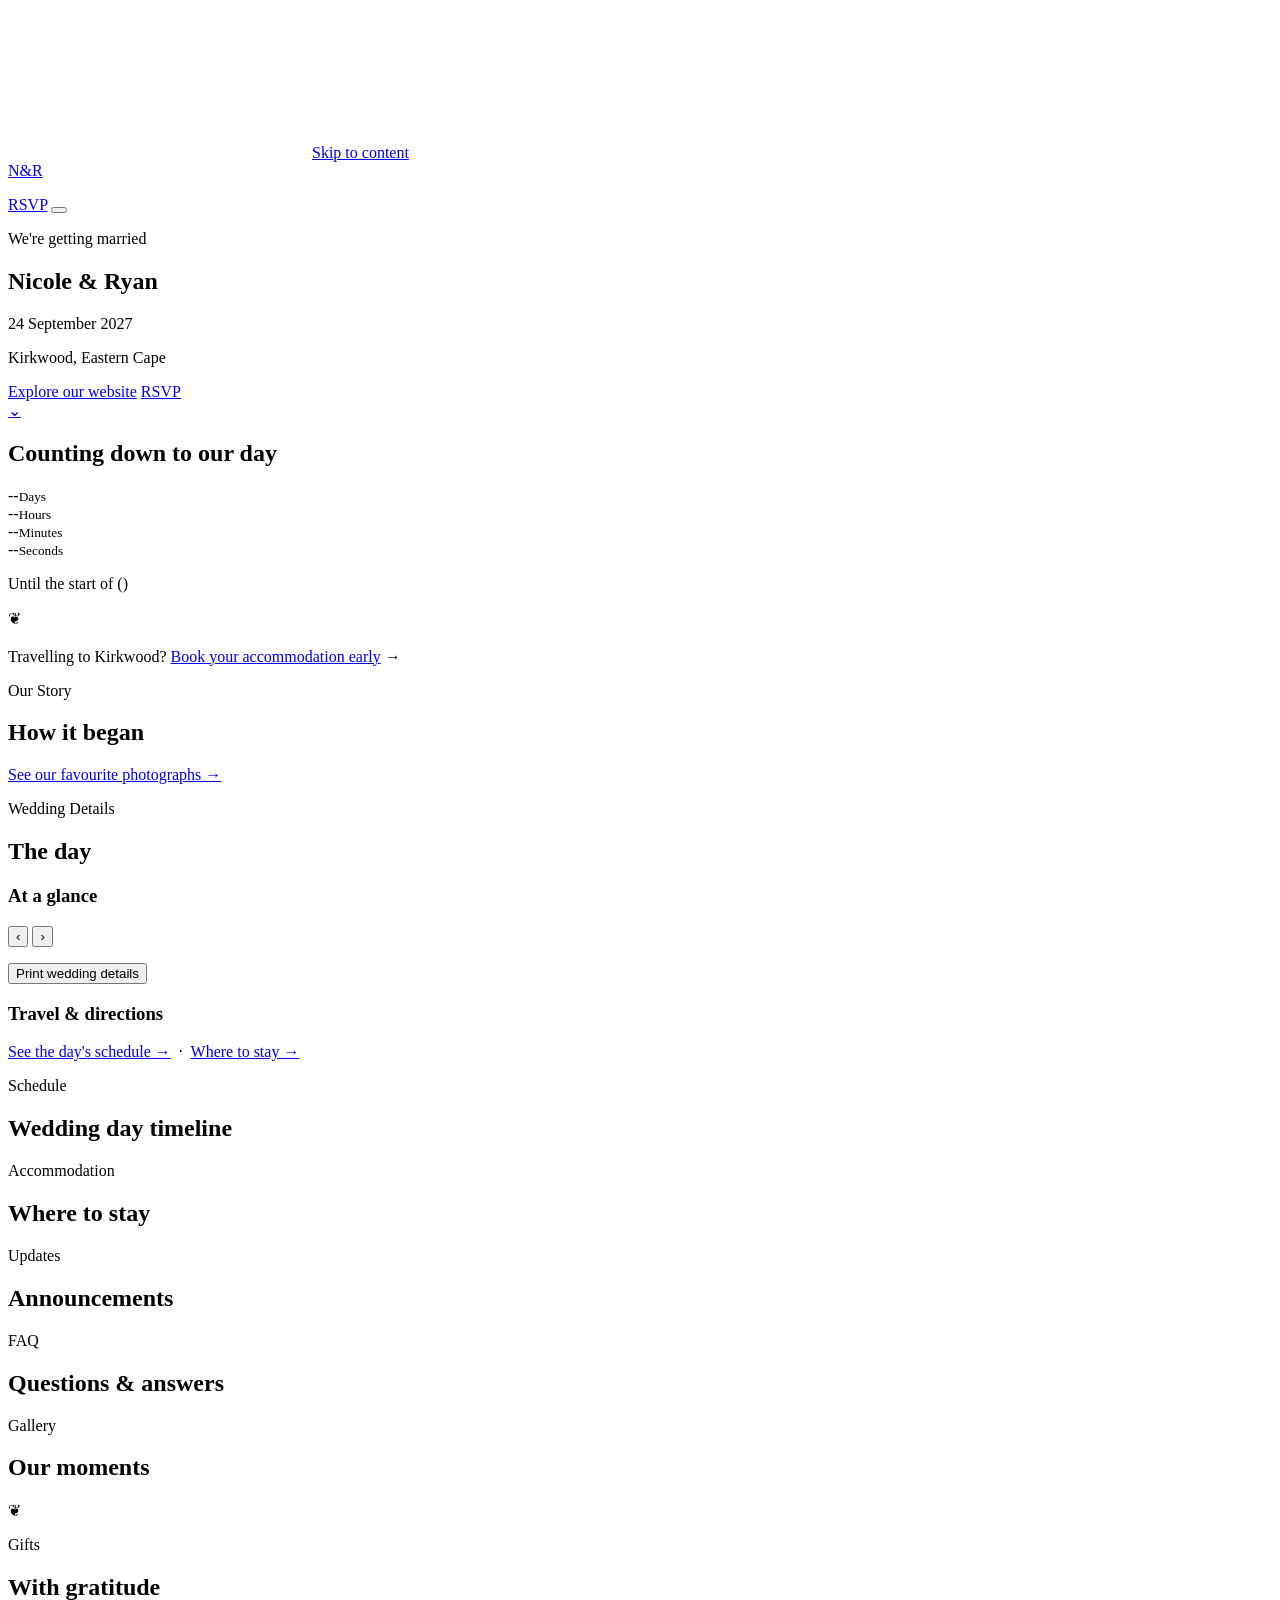
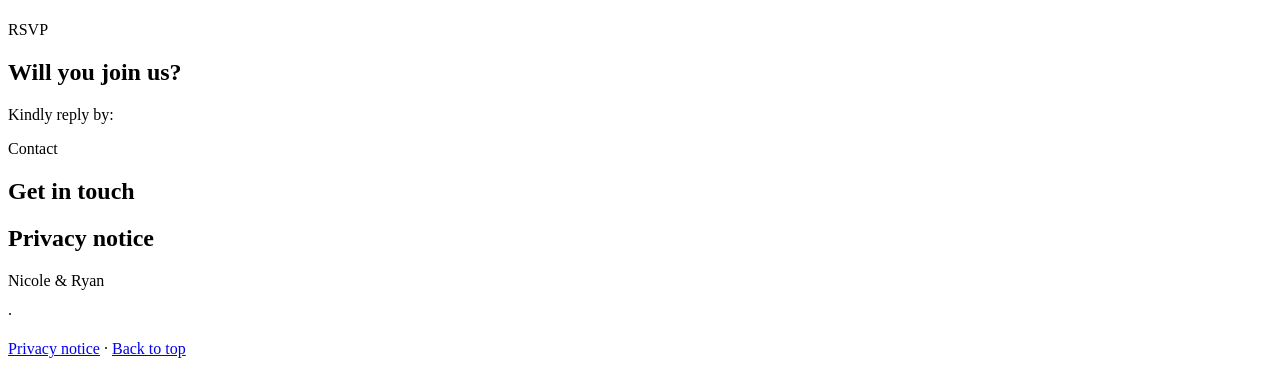
==== index.html @ ee182d1b "Add files via upload" ====
<!doctype html>
<html lang="en">
<head>
  <meta charset="utf-8">
  <meta name="viewport" content="width=device-width, initial-scale=1">
  <title>Nicole &amp; Ryan — 24 September 2027</title>
  <meta name="description" content="Join Nicole &amp; Ryan as they celebrate their wedding in Kirkwood, Eastern Cape on Friday, 24 September 2027.">
  <meta name="theme-color" content="#fff8f1">
  <link rel="icon" href="assets/favicon.svg" type="image/svg+xml">
  <meta property="og:type" content="website">
  <meta property="og:title" content="Nicole &amp; Ryan — 24 September 2027">
  <meta property="og:description" content="Join us in Kirkwood, Eastern Cape on Friday, 24 September 2027.">
  <meta name="twitter:card" content="summary">
  <link rel="preconnect" href="https://fonts.googleapis.com">
  <link rel="preconnect" href="https://fonts.gstatic.com" crossorigin>
  <link rel="stylesheet" href="https://fonts.googleapis.com/css2?family=Cormorant+Garamond:ital,wght@0,400;0,500;0,600;1,400&family=Jost:wght@300;400;500&family=Pinyon+Script&display=swap">
  <link rel="stylesheet" href="css/styles.css">
  <script>document.documentElement.classList.add('js');</script>
</head>
<body>
  <canvas id="petals" aria-hidden="true"></canvas>
  <a class="skip-link" href="#main">Skip to content</a>

  <header class="site-header" id="top">
    <div class="header-inner">
      <a class="brand" href="#home" aria-label="Nicole and Ryan — home"><span data-bind="monogram">N&amp;R</span></a>
      <nav id="site-nav" class="site-nav" aria-label="Main"><ul id="nav-list"></ul></nav>
      <a class="btn btn-small nav-rsvp" href="#rsvp" data-bind="rsvpLabel">RSVP</a>
      <button class="menu-toggle" id="menu-toggle" aria-expanded="false" aria-controls="site-nav" aria-label="Open menu">
        <span></span><span></span><span></span>
      </button>
    </div>
  </header>

  <main id="main">
    <!-- HOME -->
    <section id="home" class="hero" aria-labelledby="hero-title">
      <div class="hero-bg" id="hero-bg" role="img" aria-label="Decorative background"></div>
      <div class="hero-content">
        <p class="eyebrow">We're getting married</p>
        <h1 id="hero-title" class="names"><span data-bind="name1">Nicole</span> <span class="amp">&amp;</span> <span data-bind="name2">Ryan</span></h1>
        <p class="hero-date"><time datetime="2027-09-24" data-bind="shortDate">24 September 2027</time></p>
        <p class="hero-place" data-bind="town">Kirkwood, Eastern Cape</p>
        <p class="hero-welcome" data-bind="heroWelcome"></p>
        <div class="hero-actions">
          <a class="btn" href="#welcome">Explore our website</a>
          <a class="btn btn-ghost" href="#rsvp" data-bind="rsvpLabel">RSVP</a>
        </div>
      </div>
      <a class="scroll-cue" href="#welcome" aria-label="Scroll down">&#8964;</a>
    </section>

    <section id="welcome" class="section countdown-section" aria-labelledby="countdown-title">
      <div class="container narrow center reveal">
        <h2 id="countdown-title" class="section-title">Counting down to our day</h2>
        <div class="countdown" id="countdown" role="timer" aria-label="Countdown to the wedding">
          <div><span id="cd-days">--</span><small>Days</small></div>
          <div><span id="cd-hours">--</span><small>Hours</small></div>
          <div><span id="cd-minutes">--</span><small>Minutes</small></div>
          <div><span id="cd-seconds">--</span><small>Seconds</small></div>
        </div>
        <p class="sr-only" id="cd-sr" aria-live="polite"></p>
        <p class="cd-message" id="cd-message" hidden></p>
        <p class="cd-sub">Until the start of <strong data-bind="displayDate"></strong> (<span data-bind="tzLabel"></span>)</p>
      </div>
    </section>

    <section class="section welcome-section">
      <div class="container narrow center reveal">
        <div class="ornament" aria-hidden="true">❦</div>
        <h2 class="section-title" data-bind="welcomeTitle"></h2>
        <p class="lead" data-bind="welcomeBody"></p>
        <p class="notice-pill">Travelling to Kirkwood? <a href="#accommodation">Book your accommodation early</a> &rarr;</p>
      </div>
    </section>

    <!-- OUR STORY -->
    <section id="story" class="section alt" aria-labelledby="story-title">
      <div class="container reveal">
        <header class="section-head center">
          <p class="eyebrow">Our Story</p>
          <h2 id="story-title" class="section-title">How it began</h2>
          <p class="lead narrow" id="story-intro"></p>
        </header>
        <div class="story-layout">
          <figure class="story-photo" id="story-photo"></figure>
          <ol class="timeline" id="story-timeline"></ol>
        </div>
        <blockquote class="guest-message" id="story-message"></blockquote>
        <p class="center"><a class="text-link" href="#gallery">See our favourite photographs &rarr;</a></p>
      </div>
    </section>

    <!-- WEDDING DETAILS -->
    <section id="details" class="section" aria-labelledby="details-title">
      <div class="container reveal">
        <header class="section-head center">
          <p class="eyebrow">Wedding Details</p>
          <h2 id="details-title" class="section-title">The day</h2>
          <p class="lead date-line" data-bind="displayDate"></p>
        </header>
        <div class="date-card" id="date-card"></div>
        <div class="dcar" id="dcar" role="region" aria-roledescription="carousel" aria-label="Wedding day details">
          <div class="dcar-head">
            <h3>At a glance</h3>
            <div class="dcar-btns no-print">
              <button type="button" class="dcar-btn" id="dcar-prev" aria-label="Previous details">&#8249;</button>
              <button type="button" class="dcar-btn" id="dcar-next" aria-label="Next details">&#8250;</button>
            </div>
          </div>
          <ul class="dcar-track" id="dcar-track" tabindex="0" aria-label="Details, scroll sideways"></ul>
          <div class="dcar-dots no-print" id="dcar-dots"></div>
        </div>
        <div class="center details-actions no-print">
          <a class="btn" id="directions-btn" href="#details" hidden>Get directions in Google Maps</a>
          <button class="btn btn-ghost" id="print-details" type="button">Print wedding details</button>
        </div>

        <div class="travel" id="travel">
          <h3>Travel &amp; directions</h3>
          <div class="travel-grid" id="travel-grid"></div>
          <p class="notice-pill" id="travel-reminder"></p>
        </div>
        <p class="center no-print"><a class="text-link" href="#schedule">See the day's schedule &rarr;</a> &nbsp;·&nbsp; <a class="text-link" href="#accommodation">Where to stay &rarr;</a></p>
      </div>
    </section>

    <!-- SCHEDULE -->
    <section id="schedule" class="section alt" aria-labelledby="schedule-title">
      <div class="container narrow reveal">
        <header class="section-head center">
          <p class="eyebrow">Schedule</p>
          <h2 id="schedule-title" class="section-title">Wedding day timeline</h2>
          <p class="notice-pill" id="schedule-notice"></p>
        </header>
        <ol class="schedule" id="schedule-list"></ol>
      </div>
    </section>

    <!-- ACCOMMODATION -->
    <section id="accommodation" class="section" aria-labelledby="stay-title">
      <div class="container reveal">
        <header class="section-head center">
          <p class="eyebrow">Accommodation</p>
          <h2 id="stay-title" class="section-title">Where to stay</h2>
          <p class="book-early" id="book-early"></p>
        </header>
        <div class="cards" id="stay-cards"></div>
        <p class="fine center" id="stay-disclaimer"></p>
      </div>
    </section>

    <!-- ANNOUNCEMENTS -->
    <section id="announcements" class="section alt" aria-labelledby="ann-title">
      <div class="container narrow reveal">
        <header class="section-head center">
          <p class="eyebrow">Updates</p>
          <h2 id="ann-title" class="section-title">Announcements</h2>
        </header>
        <div id="ann-list" class="ann-list"></div>
      </div>
    </section>

    <!-- FAQ -->
    <section id="faq" class="section" aria-labelledby="faq-title">
      <div class="container narrow reveal">
        <header class="section-head center">
          <p class="eyebrow">FAQ</p>
          <h2 id="faq-title" class="section-title">Questions &amp; answers</h2>
        </header>
        <div class="faq" id="faq-list"></div>
      </div>
    </section>

    <!-- GALLERY -->
    <section id="gallery" class="section alt" aria-labelledby="gal-title">
      <div class="container reveal">
        <header class="section-head center">
          <p class="eyebrow">Gallery</p>
          <h2 id="gal-title" class="section-title">Our moments</h2>
          <p class="lead narrow" id="gal-intro"></p>
        </header>
        <ul class="gallery" id="gallery-grid"></ul>
      </div>
    </section>

    <!-- GIFTS -->
    <section id="gifts" class="section" aria-labelledby="gifts-title">
      <div class="container narrow center reveal">
        <div class="ornament" aria-hidden="true">❦</div>
        <p class="eyebrow">Gifts</p>
        <h2 id="gifts-title" class="section-title">With gratitude</h2>
        <div id="gifts-body"></div>
      </div>
    </section>

    <!-- SONGS -->
    <section id="songs" class="section songs-section" aria-labelledby="songs-title" hidden>
      <div class="container narrow center reveal">
        <div class="notes" aria-hidden="true"><span>♪</span><span>♫</span><span>♪</span></div>
        <p class="eyebrow">Playlist</p>
        <h2 id="songs-title" class="section-title">Request a song</h2>
        <p class="lead" id="songs-intro"></p>
        <div id="songs-root"></div>
      </div>
    </section>

    <!-- RSVP -->
    <section id="rsvp" class="section rsvp-section" aria-labelledby="rsvp-title">
      <div class="container narrow reveal">
        <header class="section-head center">
          <p class="eyebrow">RSVP</p>
          <h2 id="rsvp-title" class="section-title">Will you join us?</h2>
          <p class="lead">Kindly reply by: <strong id="rsvp-deadline"></strong></p>
        </header>
        <div id="rsvp-root"></div>
      </div>
    </section>

    <!-- CONTACT -->
    <section id="contact" class="section" aria-labelledby="contact-title">
      <div class="container narrow center reveal">
        <p class="eyebrow">Contact</p>
        <h2 id="contact-title" class="section-title">Get in touch</h2>
        <div id="contact-body"></div>
      </div>
    </section>

    <!-- PRIVACY -->
    <section id="privacy" class="section alt" aria-labelledby="privacy-title">
      <div class="container narrow reveal">
        <h2 id="privacy-title" class="section-title center">Privacy notice</h2>
        <dl class="privacy" id="privacy-list"></dl>
      </div>
    </section>
  </main>

  <footer class="site-footer">
    <p class="footer-names"><span data-bind="name1">Nicole</span> <span class="amp">&amp;</span> <span data-bind="name2">Ryan</span></p>
    <p><span data-bind="displayDate"></span> · <span data-bind="town"></span></p>
    <p class="fine" id="photo-credit" hidden></p>
    <p class="fine"><a href="#privacy">Privacy notice</a> · <a href="#top">Back to top</a></p>
  </footer>

  <button class="to-top" id="to-top" type="button" aria-label="Back to top" hidden>&uarr;</button>

  <div class="lightbox" id="lightbox" role="dialog" aria-modal="true" aria-label="Photo viewer" hidden>
    <button class="lb-btn lb-close" type="button" aria-label="Close photo">&times;</button>
    <button class="lb-btn lb-prev" type="button" aria-label="Previous photo">&#8249;</button>
    <figure><img id="lb-img" alt=""><figcaption id="lb-cap"></figcaption></figure>
    <button class="lb-btn lb-next" type="button" aria-label="Next photo">&#8250;</button>
  </div>

  <noscript><p style="text-align:center;padding:2rem">This website needs JavaScript to display the wedding details. Please enable it and reload.</p></noscript>

  <script src="js/config.js"></script>
  <script src="js/main.js"></script>
  <script src="js/rsvp.js"></script>
  <script src="js/songs.js"></script>
  <script src="js/magic.js"></script>
</body>
</html>
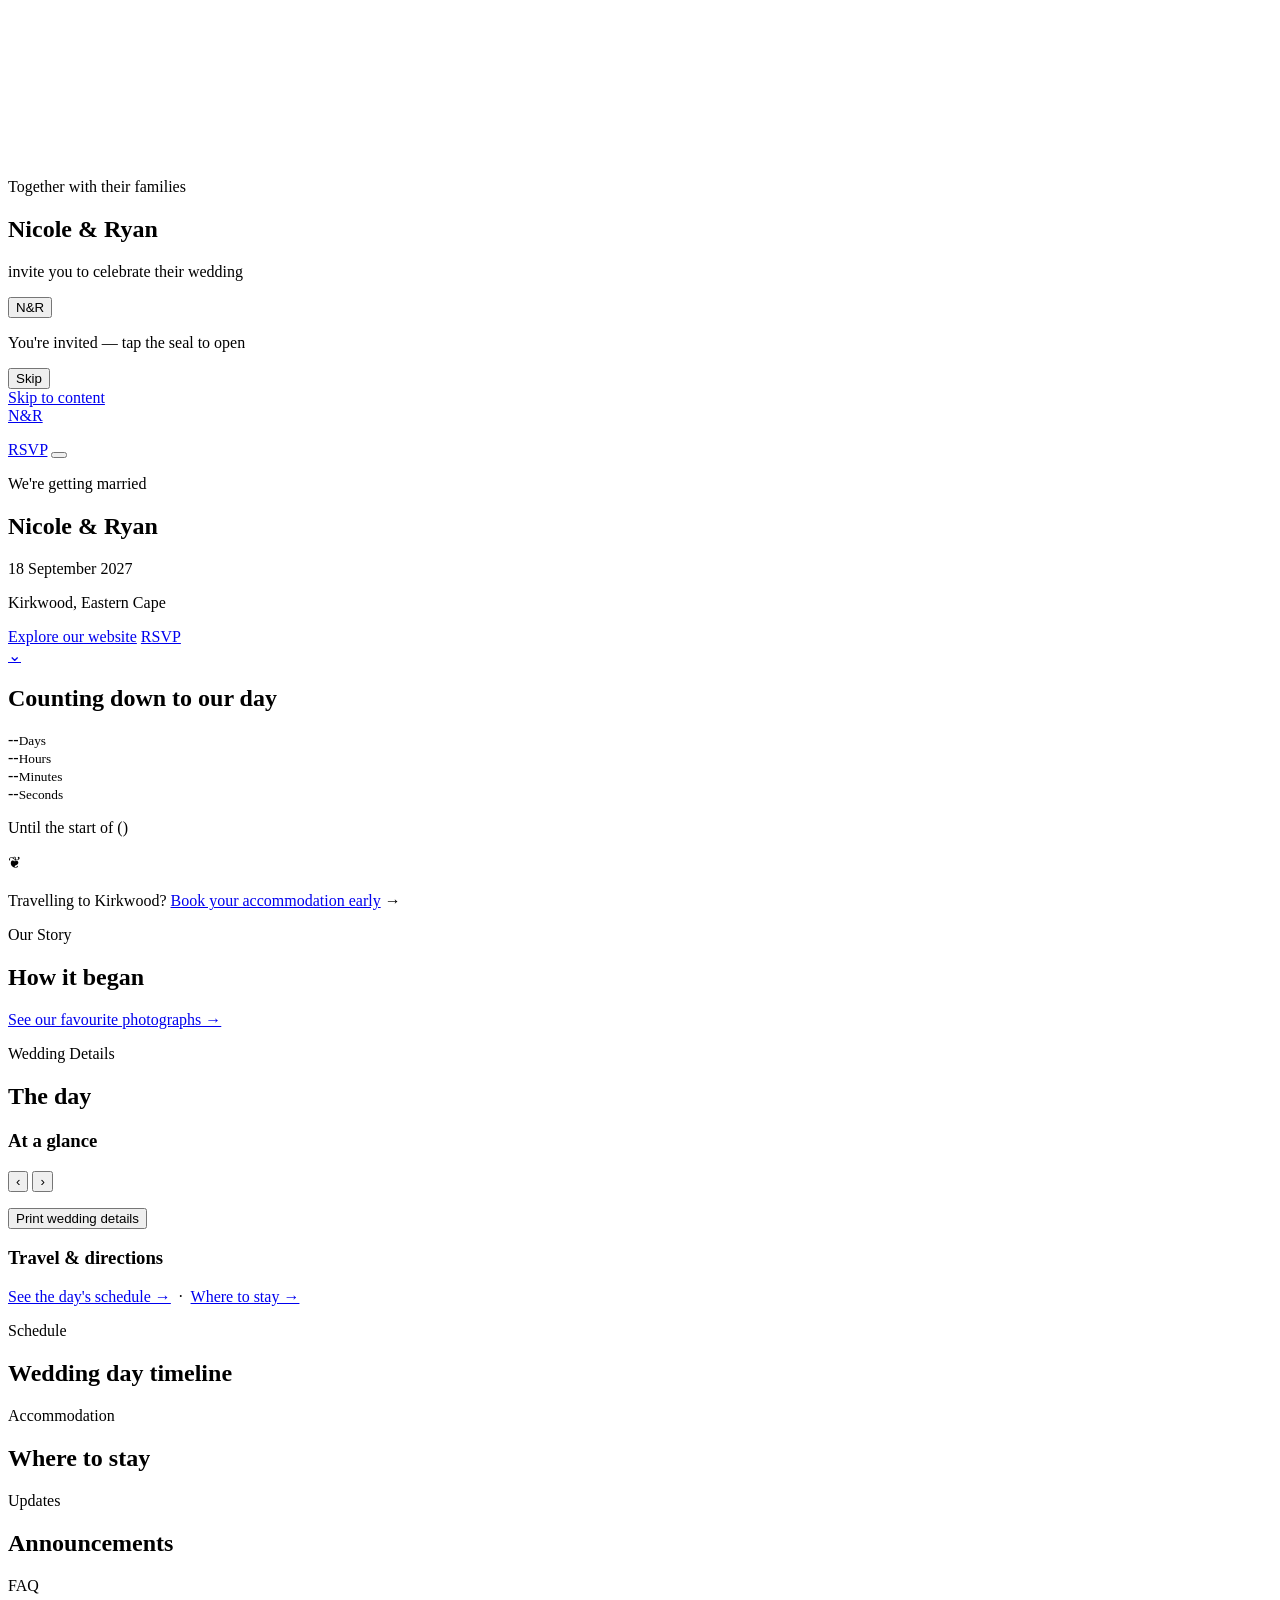
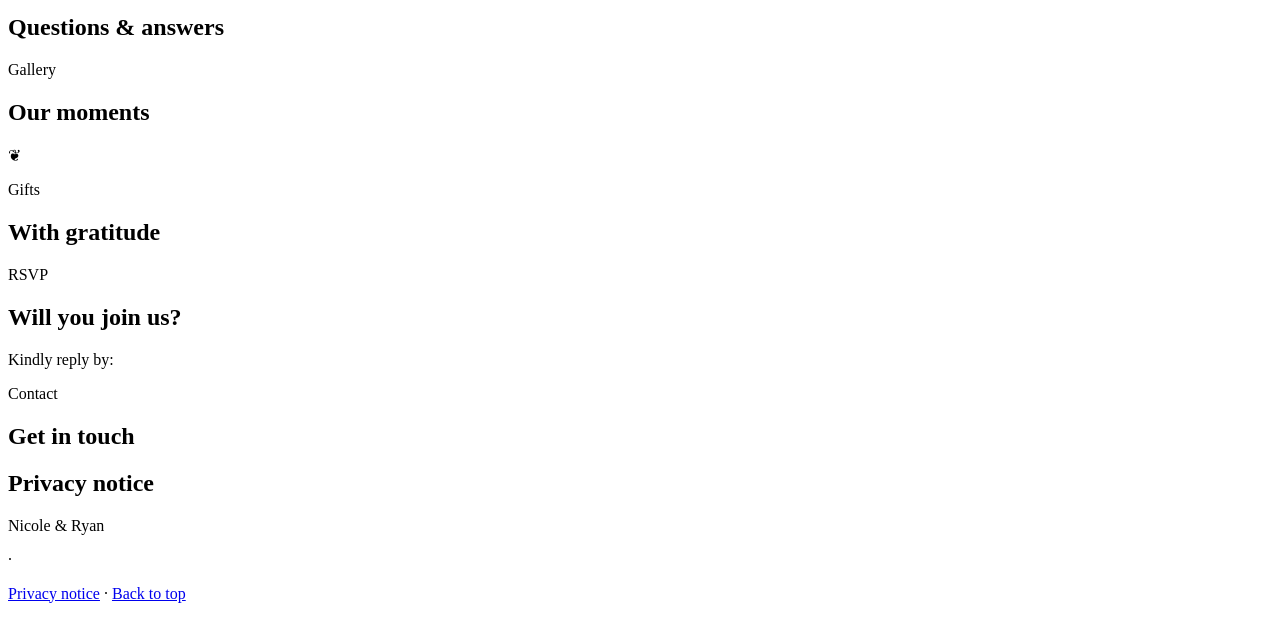
==== commit faaf928d: "Add files via upload" ====
--- a/index.html
+++ b/index.html
@@ -3,22 +3,54 @@
 <head>
   <meta charset="utf-8">
   <meta name="viewport" content="width=device-width, initial-scale=1">
-  <title>Nicole &amp; Ryan — 24 September 2027</title>
-  <meta name="description" content="Join Nicole &amp; Ryan as they celebrate their wedding in Kirkwood, Eastern Cape on Friday, 24 September 2027.">
-  <meta name="theme-color" content="#fff8f1">
+  <title>Nicole &amp; Ryan — 18 September 2027</title>
+  <meta name="description" content="Join Nicole &amp; Ryan as they celebrate their wedding at Annerkant Venue, Kirkwood, Eastern Cape on Saturday, 18 September 2027.">
+  <meta name="theme-color" content="#fffdf9">
   <link rel="icon" href="assets/favicon.svg" type="image/svg+xml">
   <meta property="og:type" content="website">
-  <meta property="og:title" content="Nicole &amp; Ryan — 24 September 2027">
-  <meta property="og:description" content="Join us in Kirkwood, Eastern Cape on Friday, 24 September 2027.">
-  <meta name="twitter:card" content="summary">
+  <meta property="og:title" content="Nicole &amp; Ryan — 18 September 2027">
+  <meta property="og:description" content="Join us at Annerkant Venue, Eastern Cape on Saturday, 18 September 2027.">
+  <meta property="og:url" content="https://nicolekelsey.github.io/nicole-and-ryan/">
+  <meta property="og:image" content="https://nicolekelsey.github.io/nicole-and-ryan/assets/share.jpg">
+  <meta property="og:image:width" content="1200">
+  <meta property="og:image:height" content="630">
+  <meta property="og:image:alt" content="Nicole and Ryan on the beach at sunset, the moment of the proposal">
+  <meta name="twitter:card" content="summary_large_image">
+  <meta name="twitter:image" content="https://nicolekelsey.github.io/nicole-and-ryan/assets/share.jpg">
+  <link rel="canonical" href="https://nicolekelsey.github.io/nicole-and-ryan/">
   <link rel="preconnect" href="https://fonts.googleapis.com">
   <link rel="preconnect" href="https://fonts.gstatic.com" crossorigin>
   <link rel="stylesheet" href="https://fonts.googleapis.com/css2?family=Cormorant+Garamond:ital,wght@0,400;0,500;0,600;1,400&family=Jost:wght@300;400;500&family=Pinyon+Script&display=swap">
   <link rel="stylesheet" href="css/styles.css">
-  <script>document.documentElement.classList.add('js');</script>
+  <script>
+    document.documentElement.classList.add('js');
+    (function () {
+      var seen = false, calm = false;
+      try { seen = sessionStorage.getItem('wedding-intro-seen') === '1'; } catch (e) {}
+      try { calm = window.matchMedia('(prefers-reduced-motion: reduce)').matches; } catch (e) {}
+      if (!seen && !calm && !/[?&]nointro/.test(location.search)) document.documentElement.classList.add('intro-active');
+    })();
+  </script>
 </head>
 <body>
   <canvas id="petals" aria-hidden="true"></canvas>
+  <div class="intro" id="intro" role="dialog" aria-modal="true" aria-label="Wedding invitation">
+    <div class="env" id="env">
+      <div class="env-back"></div>
+      <div class="env-letter">
+        <p class="il-small">Together with their families</p>
+        <h2 id="il-names">Nicole &amp; Ryan</h2>
+        <p class="il-small">invite you to celebrate their wedding</p>
+        <p class="il-date" id="il-date"></p>
+        <p class="il-small" id="il-place"></p>
+      </div>
+      <div class="env-front"></div>
+      <div class="env-flap"></div>
+      <button type="button" class="env-seal" id="env-seal" aria-label="Open the invitation"><span id="env-seal-text">N&amp;R</span></button>
+    </div>
+    <p class="intro-hint">You're invited &mdash; tap the seal to open</p>
+    <button type="button" class="intro-skip" id="intro-skip">Skip</button>
+  </div>
   <a class="skip-link" href="#main">Skip to content</a>
 
   <header class="site-header" id="top">
@@ -35,11 +67,12 @@
   <main id="main">
     <!-- HOME -->
     <section id="home" class="hero" aria-labelledby="hero-title">
+      <div class="lights" id="lights" aria-hidden="true"></div>
       <div class="hero-bg" id="hero-bg" role="img" aria-label="Decorative background"></div>
       <div class="hero-content">
         <p class="eyebrow">We're getting married</p>
         <h1 id="hero-title" class="names"><span data-bind="name1">Nicole</span> <span class="amp">&amp;</span> <span data-bind="name2">Ryan</span></h1>
-        <p class="hero-date"><time datetime="2027-09-24" data-bind="shortDate">24 September 2027</time></p>
+        <p class="hero-date"><time datetime="2027-09-18" data-bind="shortDate">18 September 2027</time></p>
         <p class="hero-place" data-bind="town">Kirkwood, Eastern Cape</p>
         <p class="hero-welcome" data-bind="heroWelcome"></p>
         <div class="hero-actions">
@@ -119,6 +152,7 @@
         <div class="travel" id="travel">
           <h3>Travel &amp; directions</h3>
           <div class="travel-grid" id="travel-grid"></div>
+          <div class="map-embed no-print" id="map-embed" hidden></div>
           <p class="notice-pill" id="travel-reminder"></p>
         </div>
         <p class="center no-print"><a class="text-link" href="#schedule">See the day's schedule &rarr;</a> &nbsp;·&nbsp; <a class="text-link" href="#accommodation">Where to stay &rarr;</a></p>
@@ -258,5 +292,6 @@
   <script src="js/rsvp.js"></script>
   <script src="js/songs.js"></script>
   <script src="js/magic.js"></script>
+  <script src="js/intro.js"></script>
 </body>
 </html>
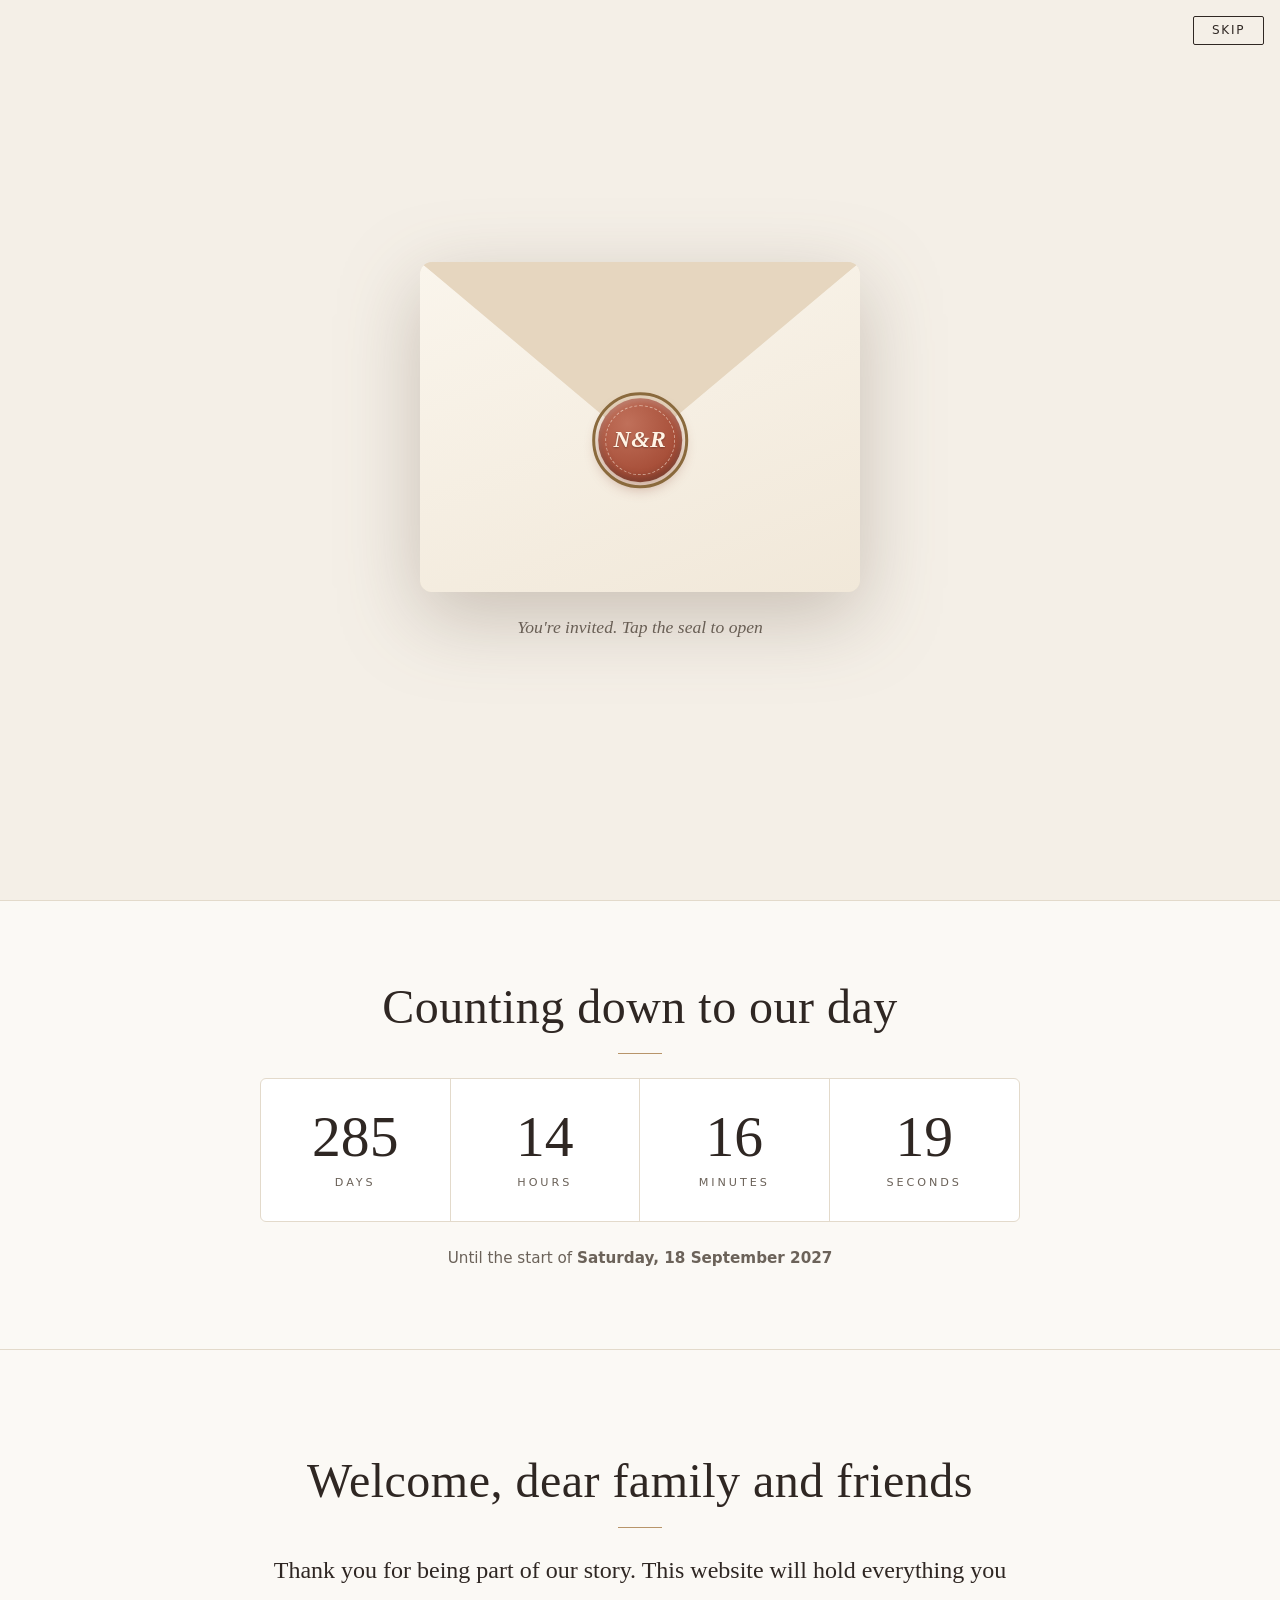
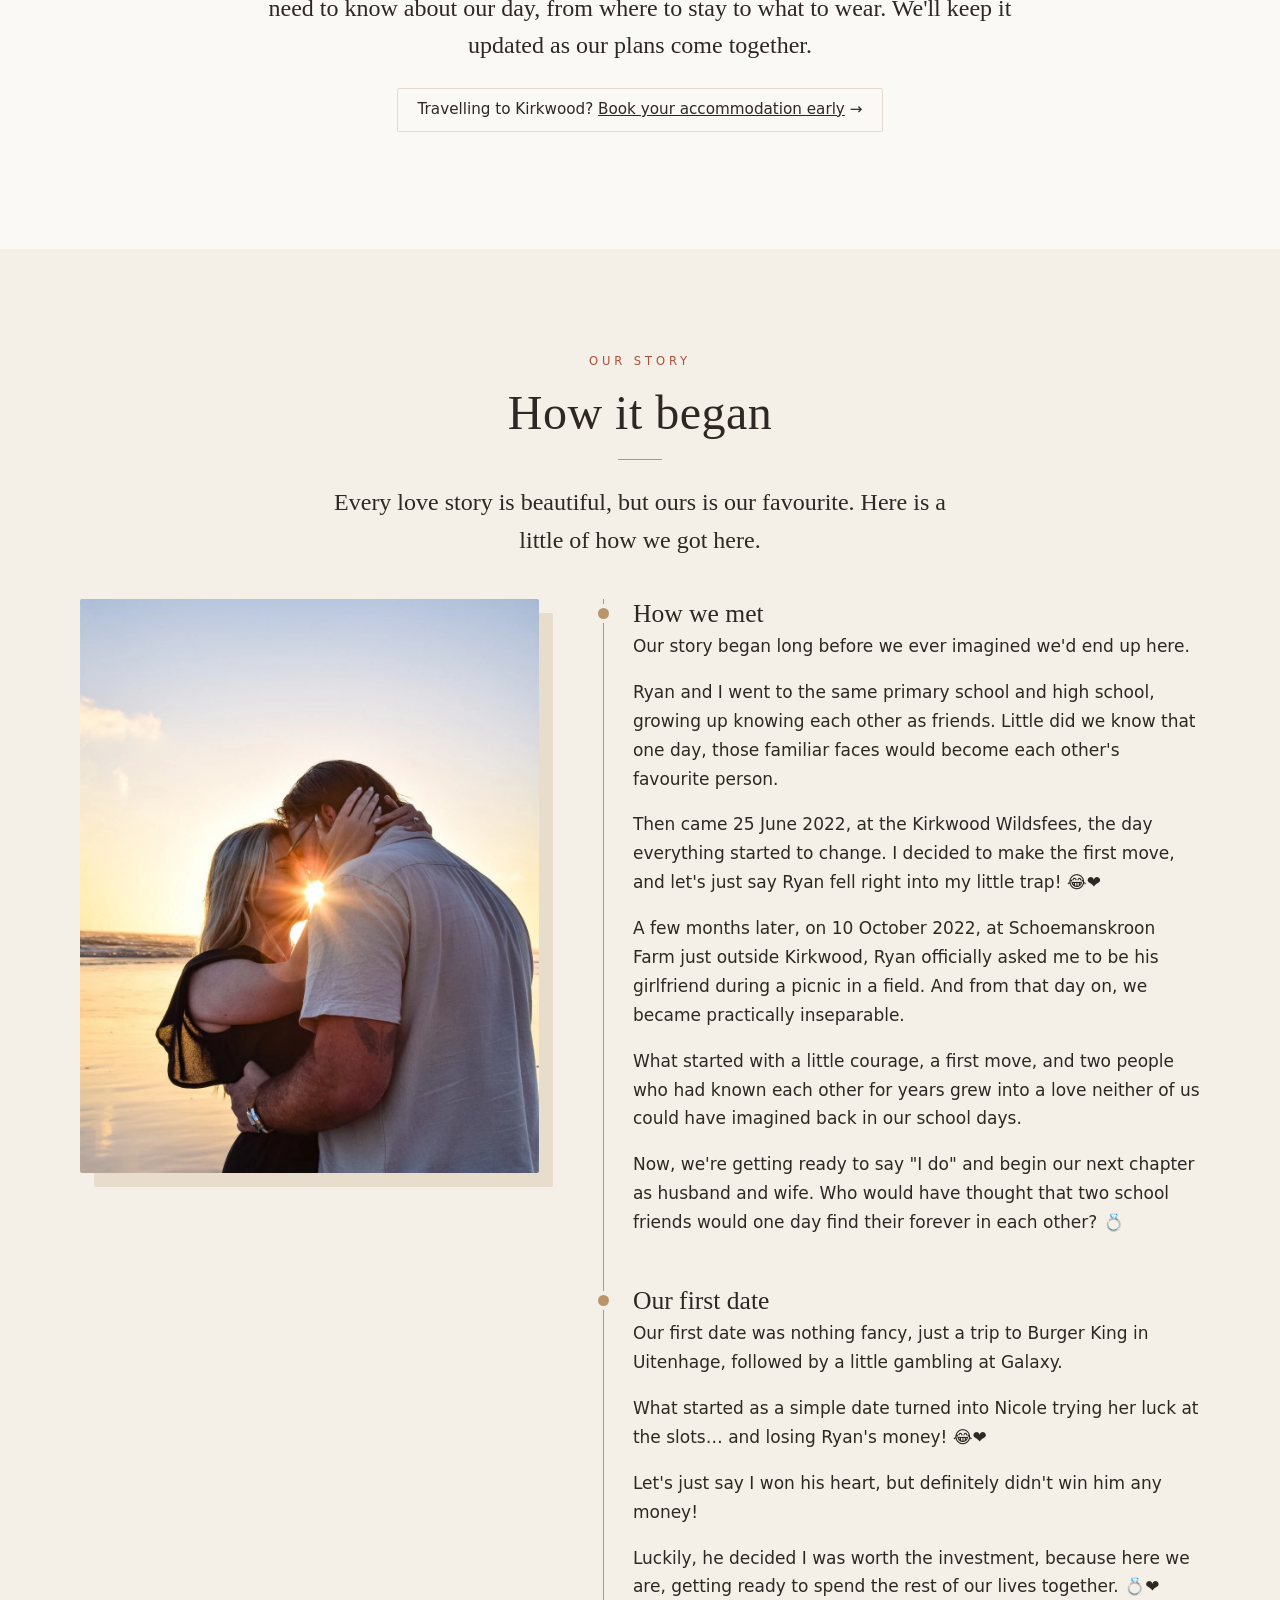
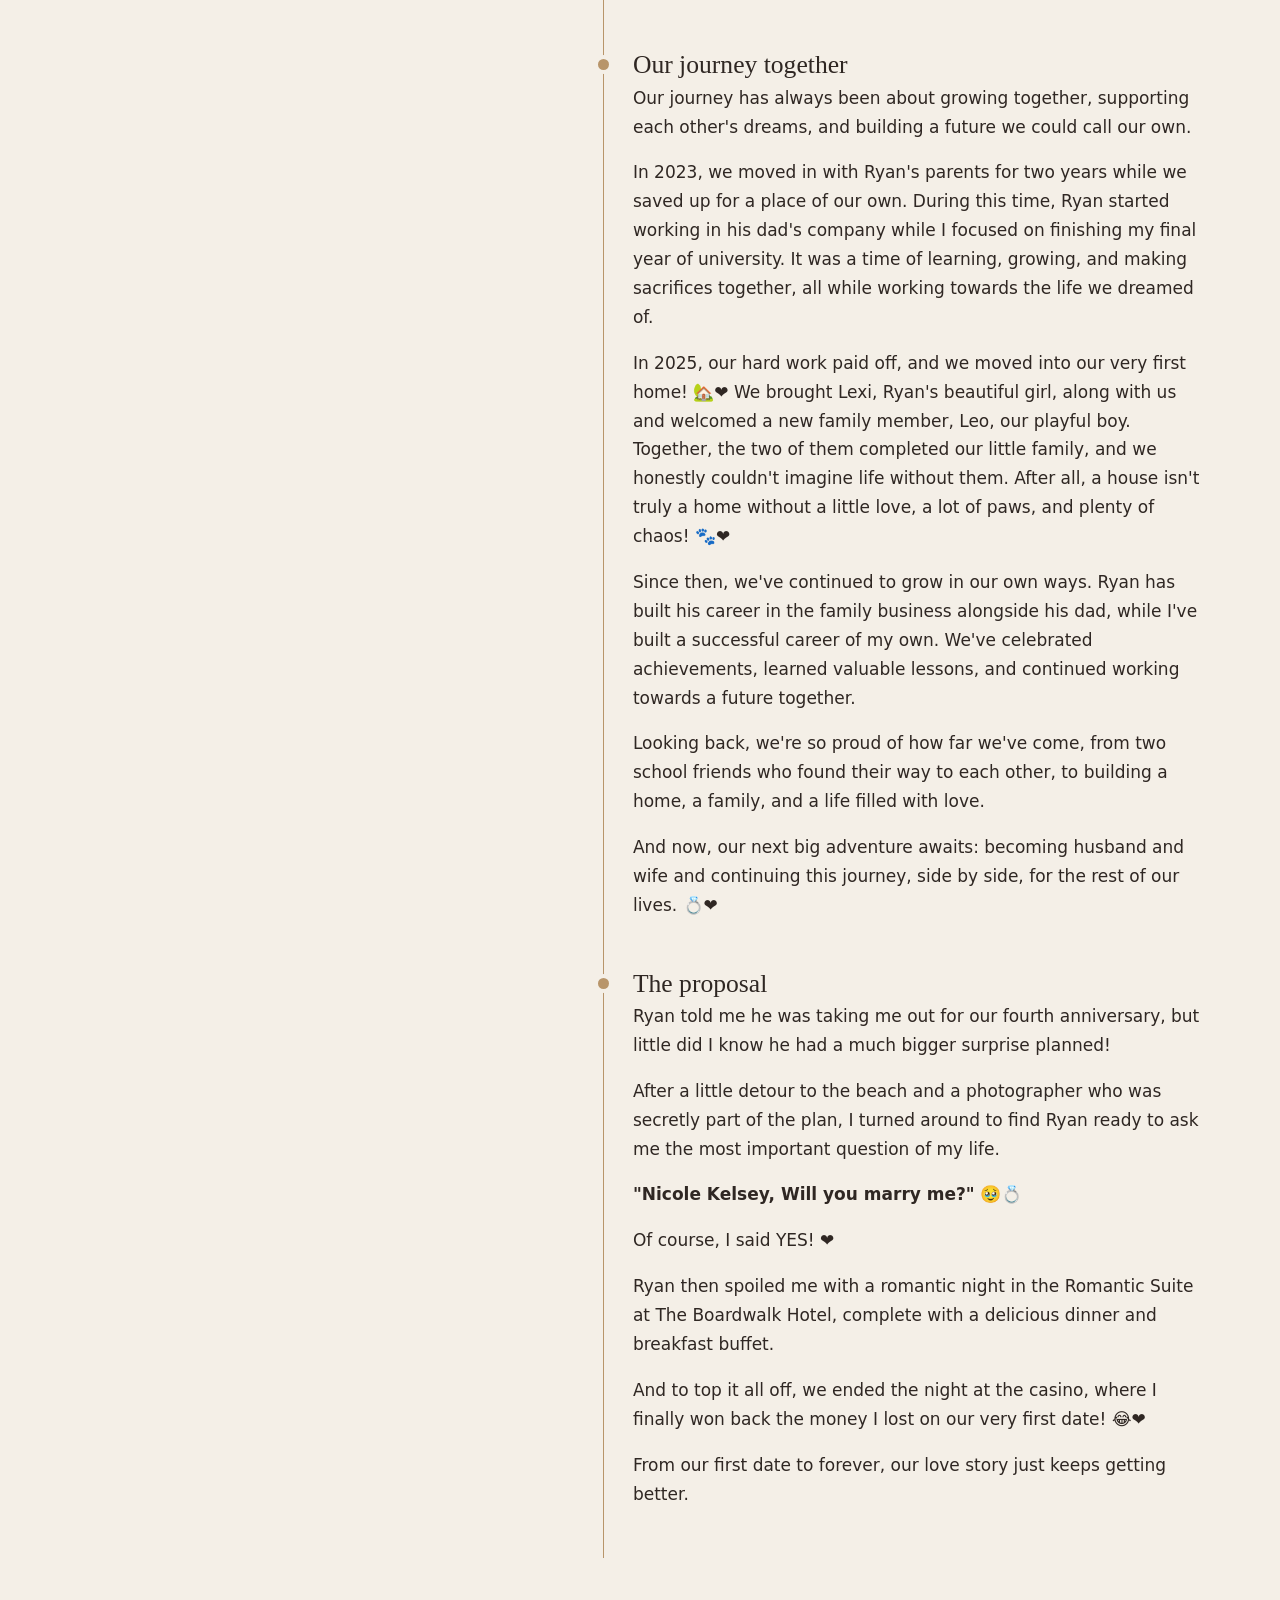
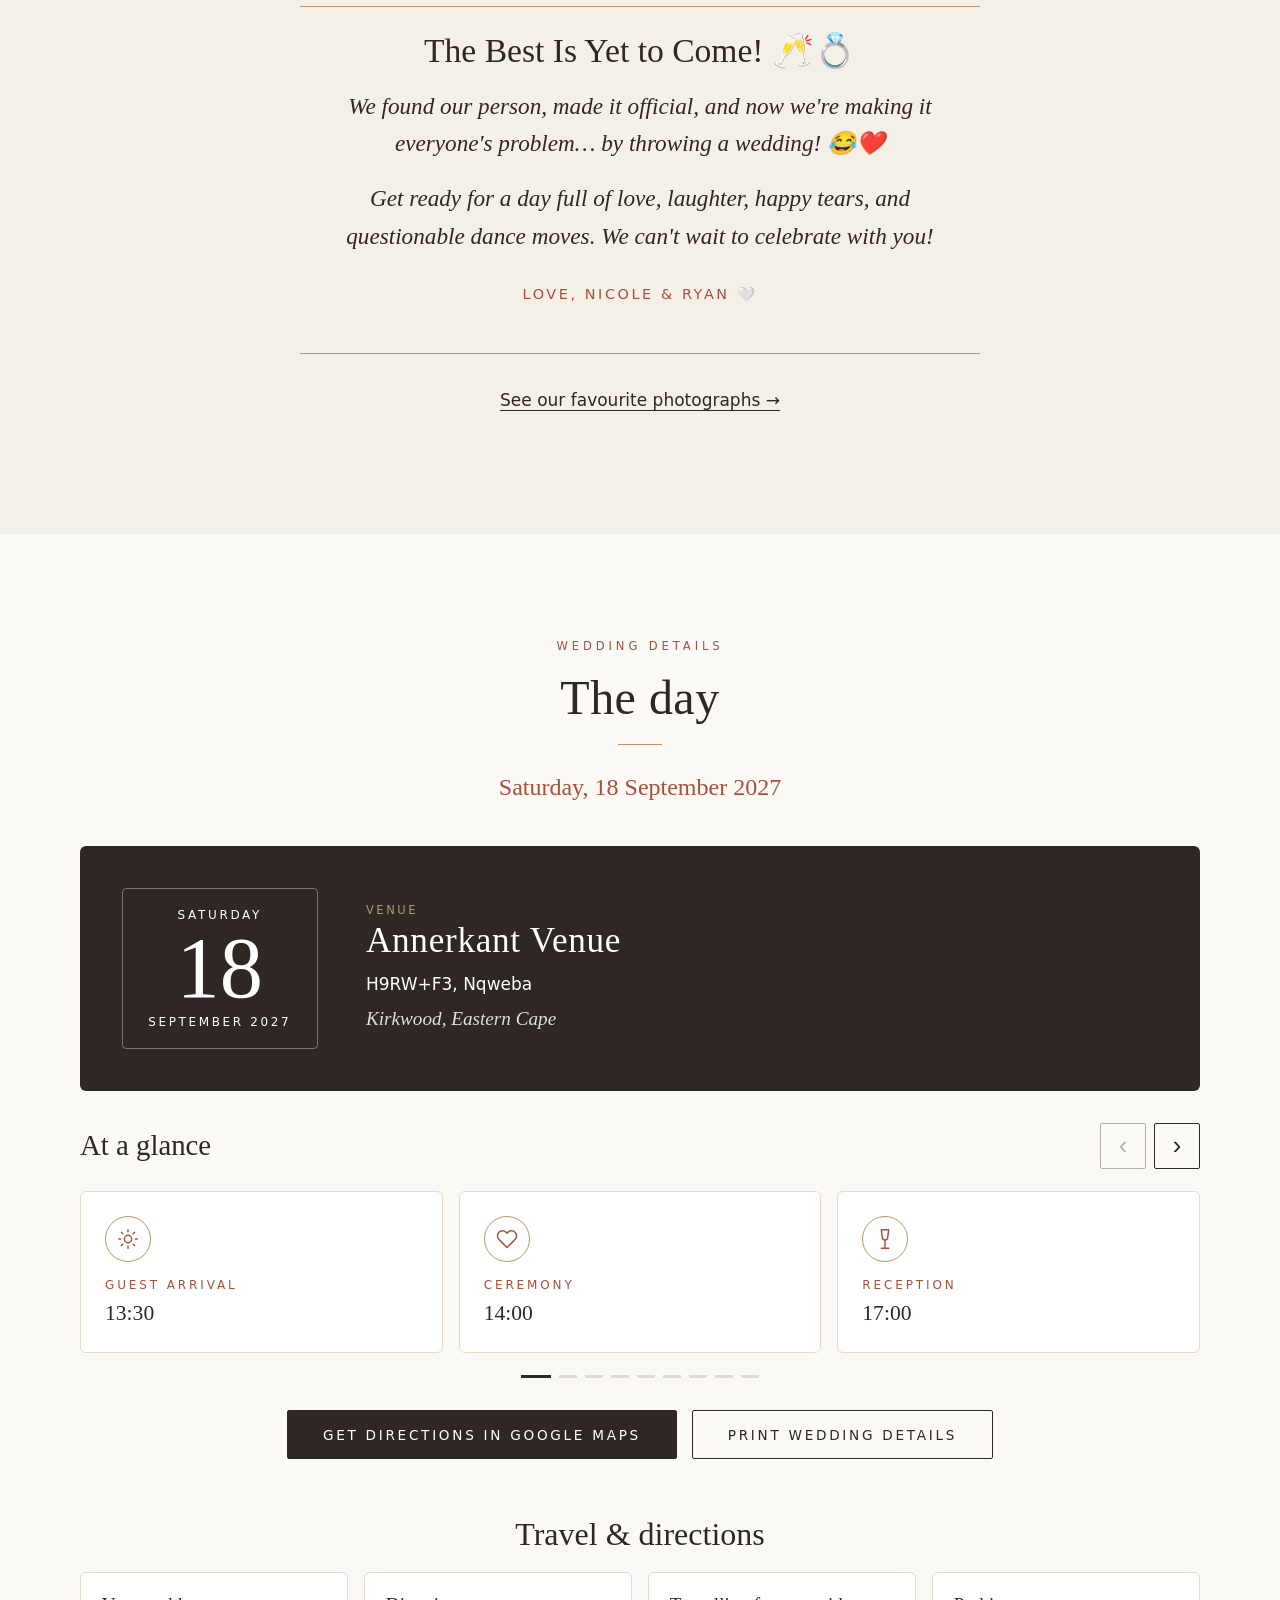
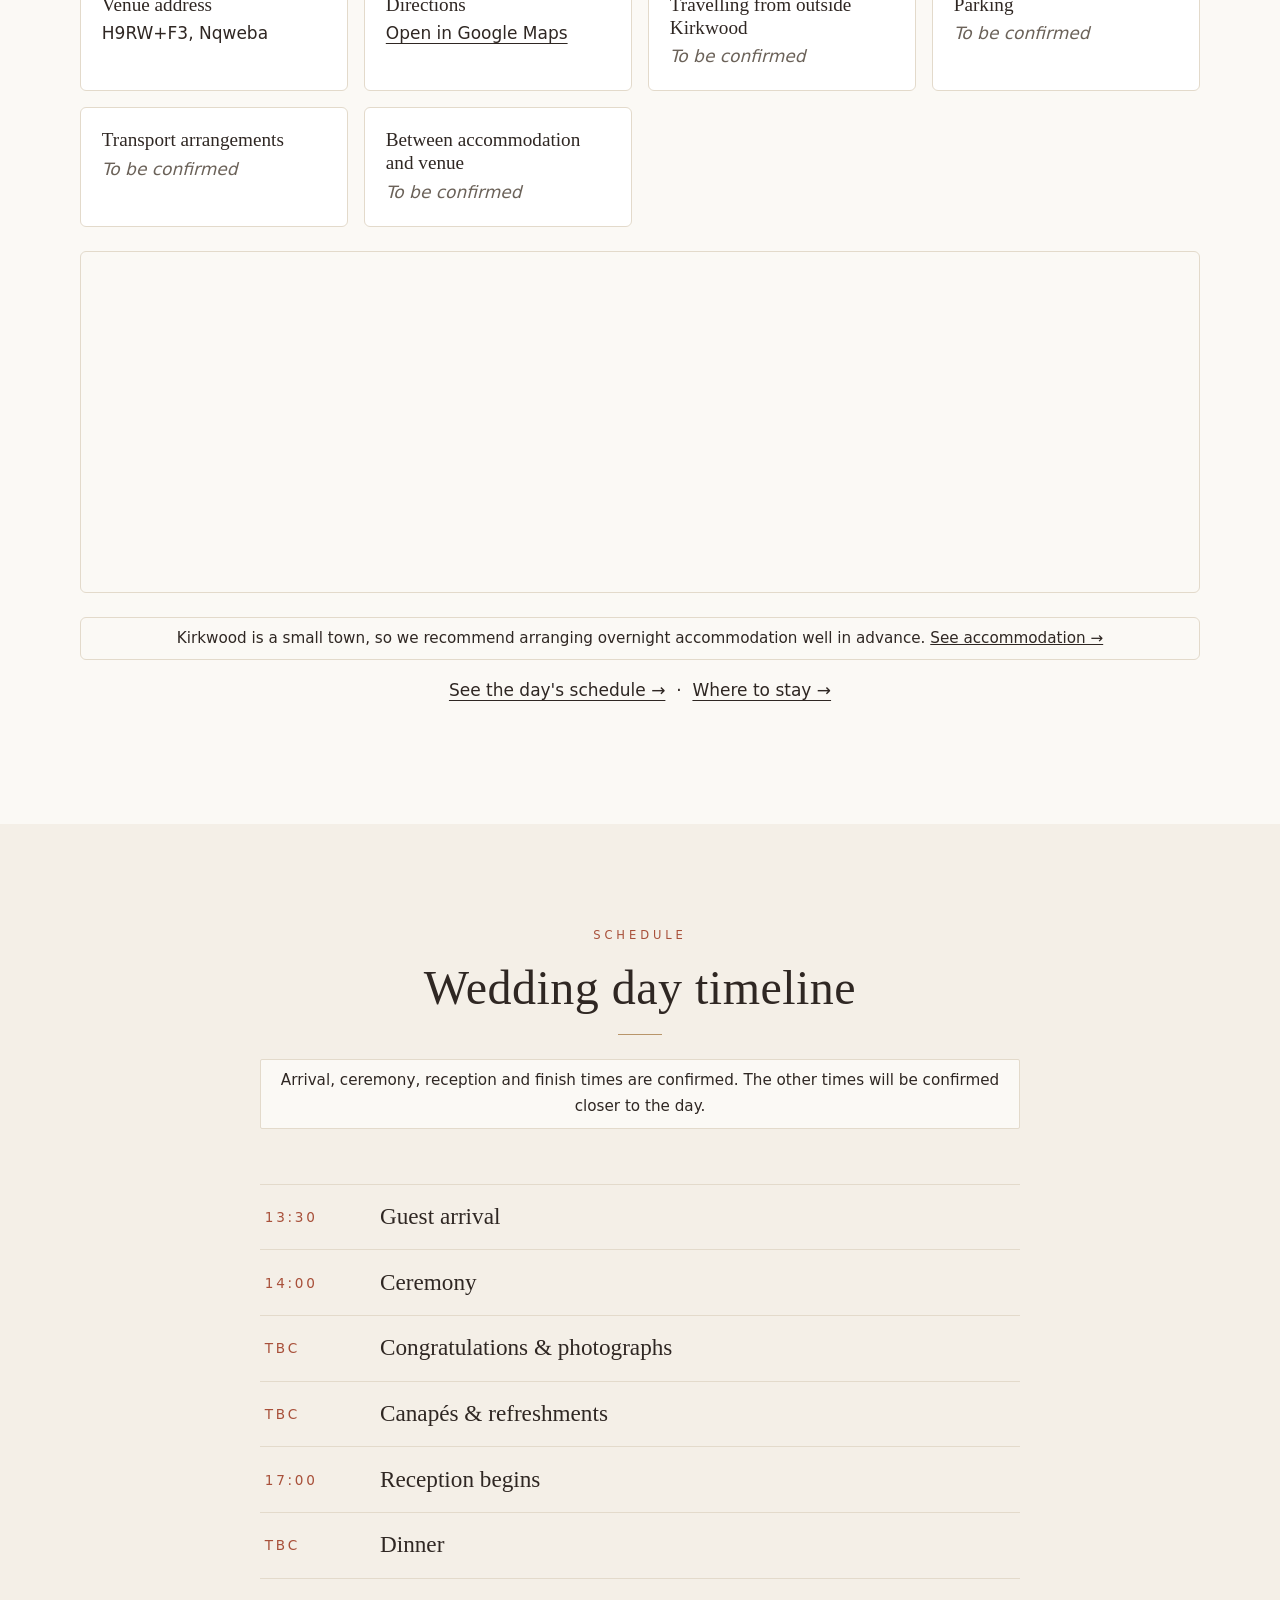
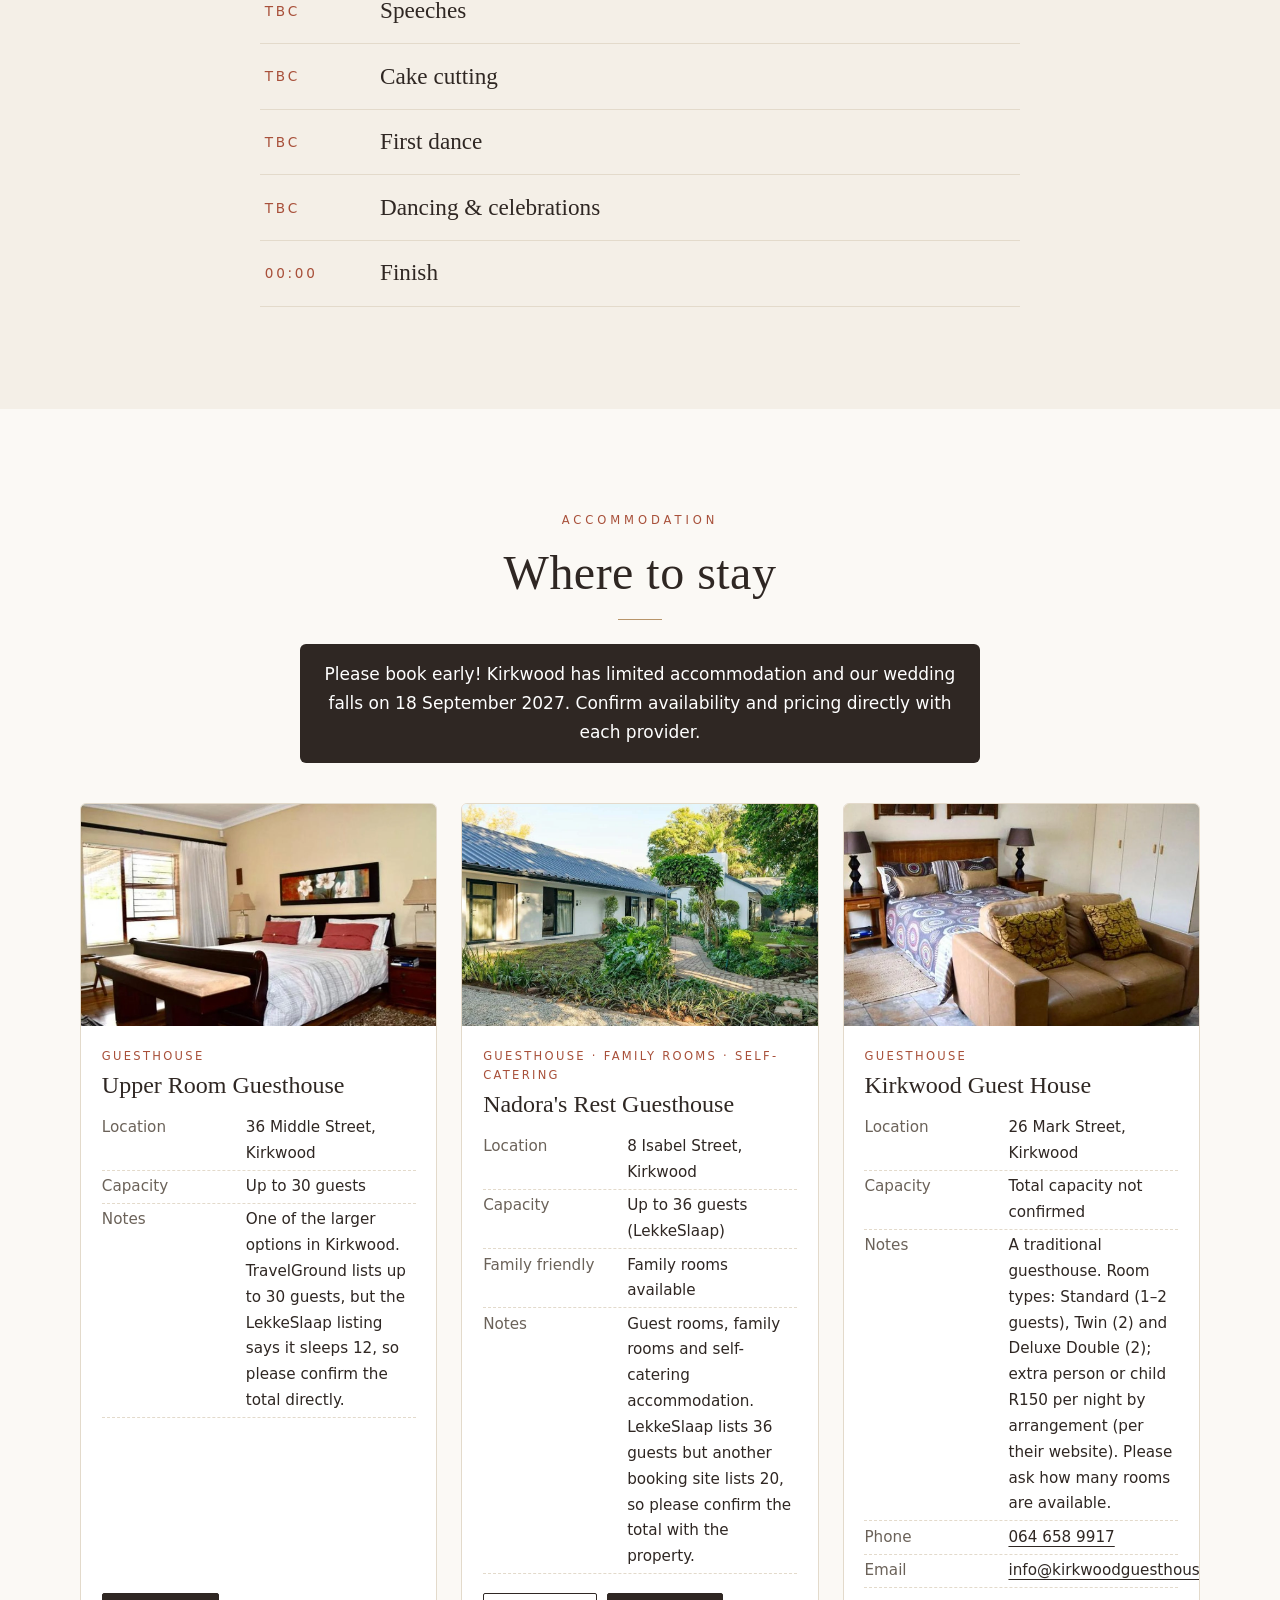
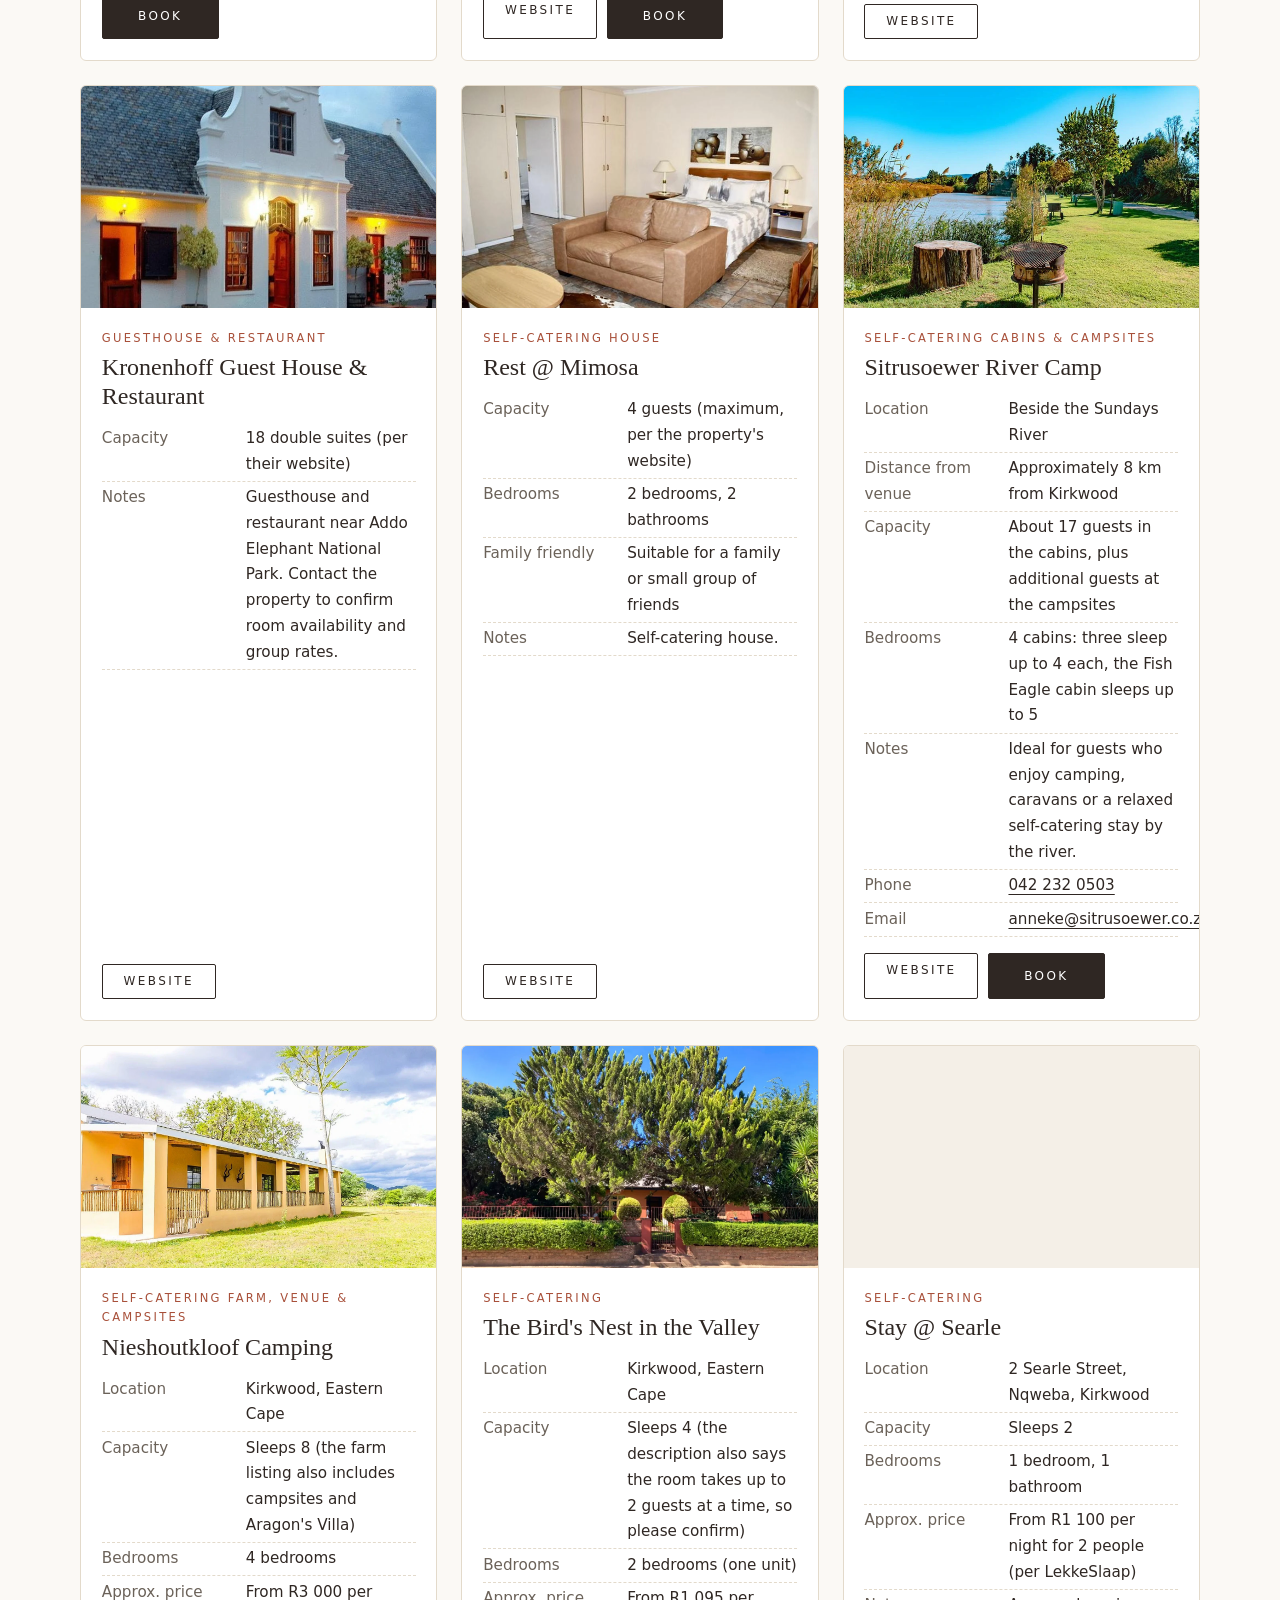
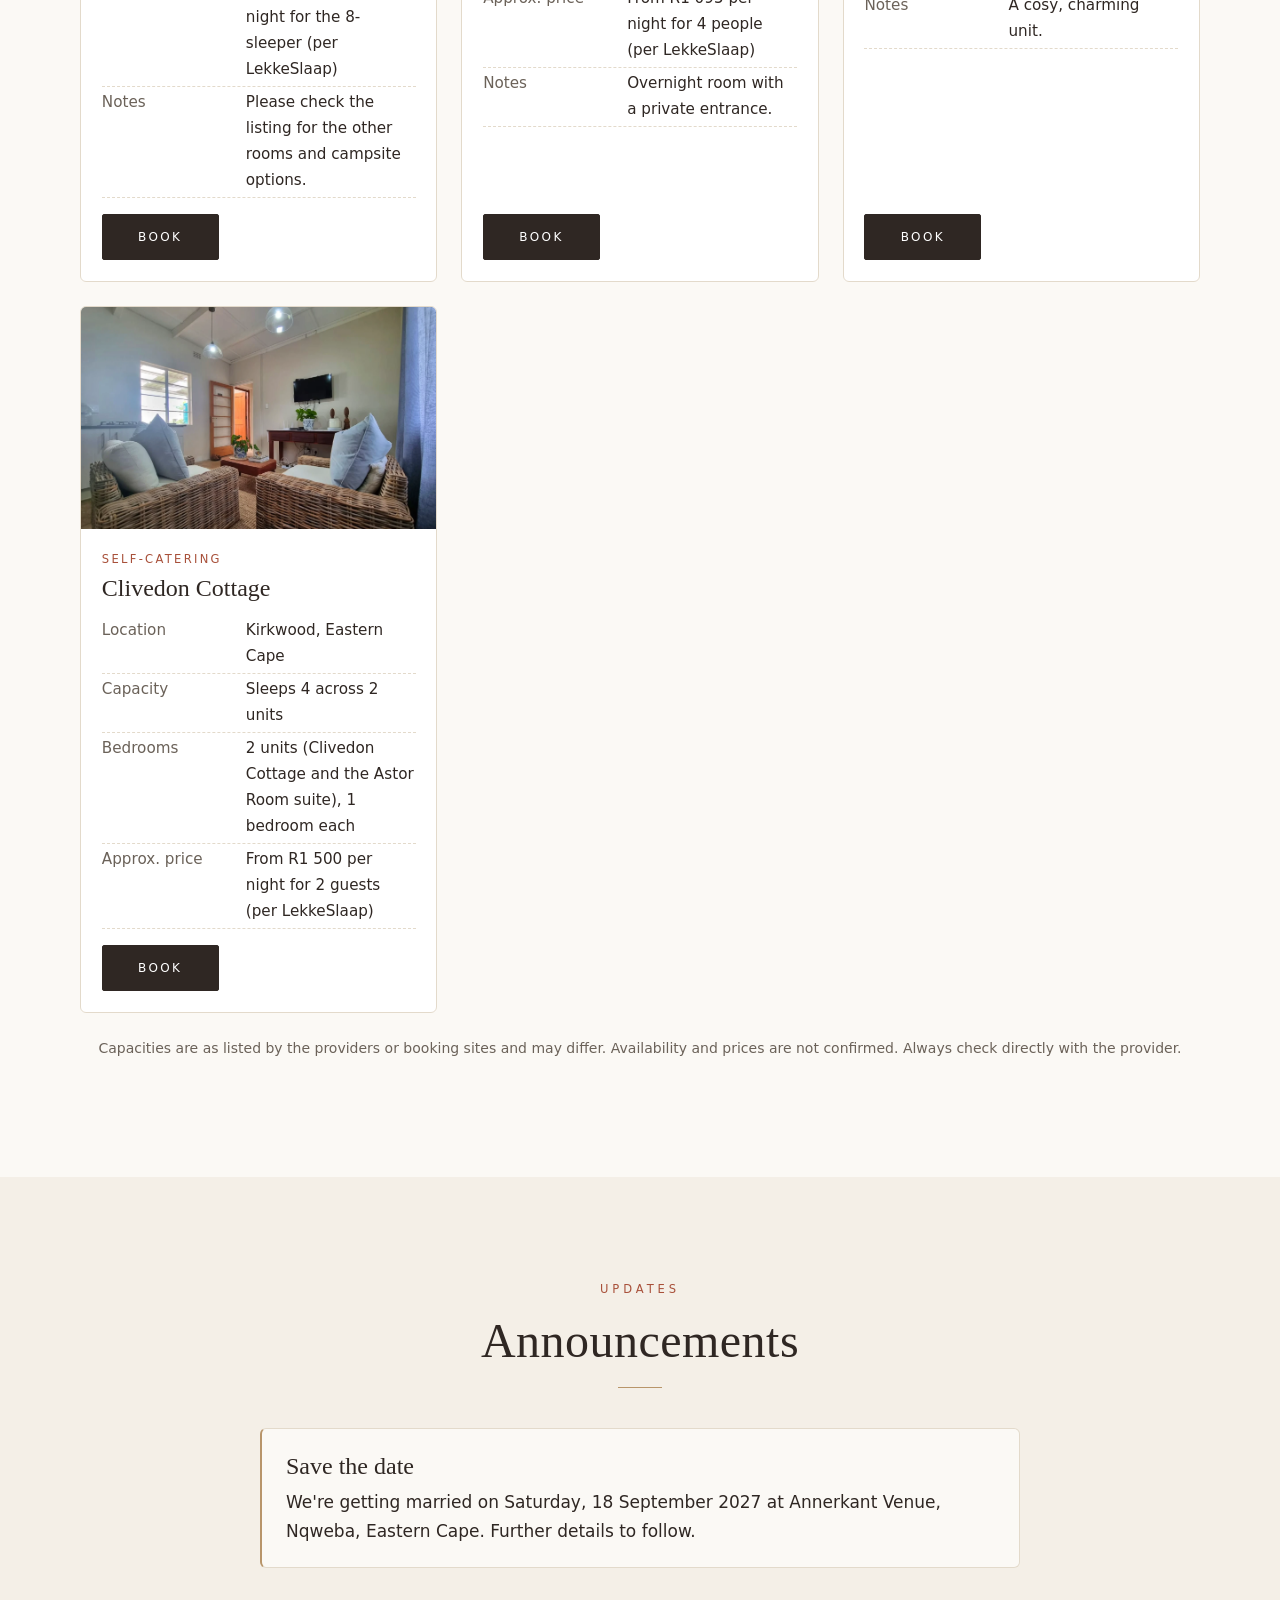
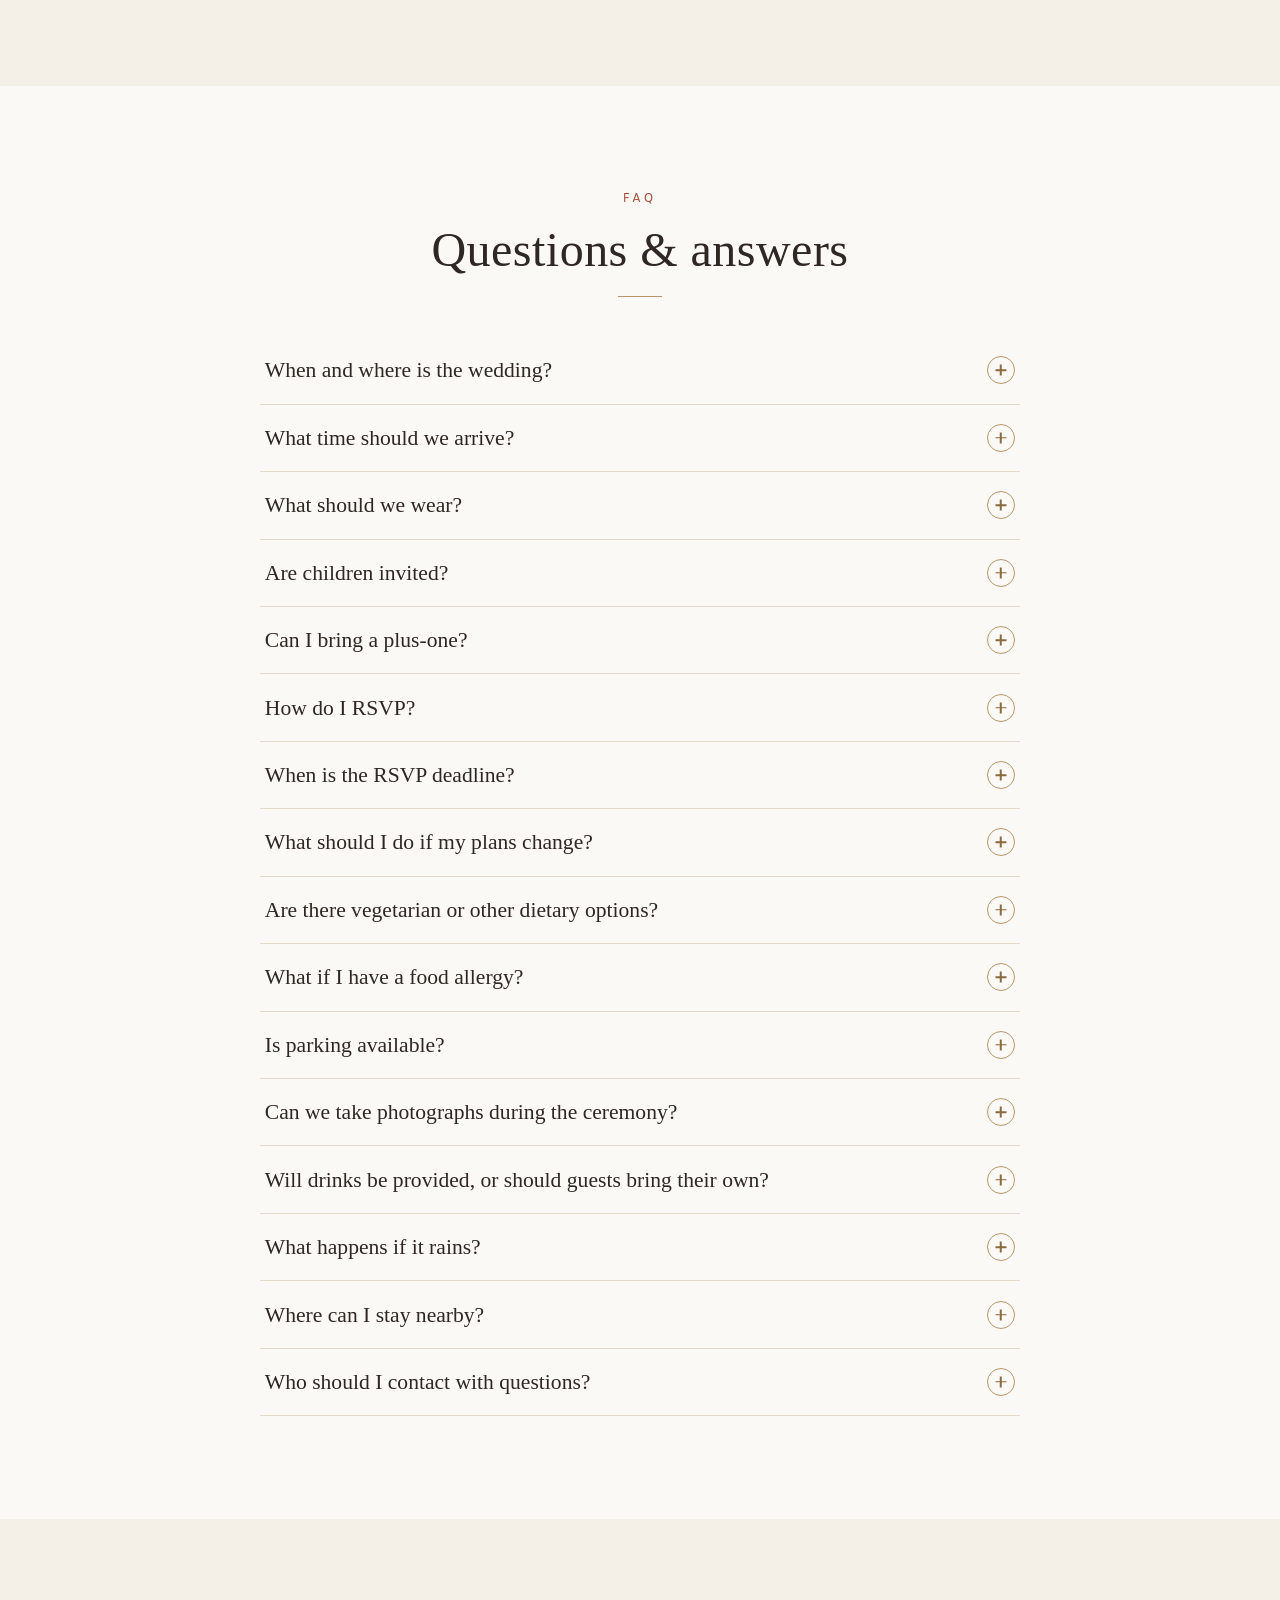
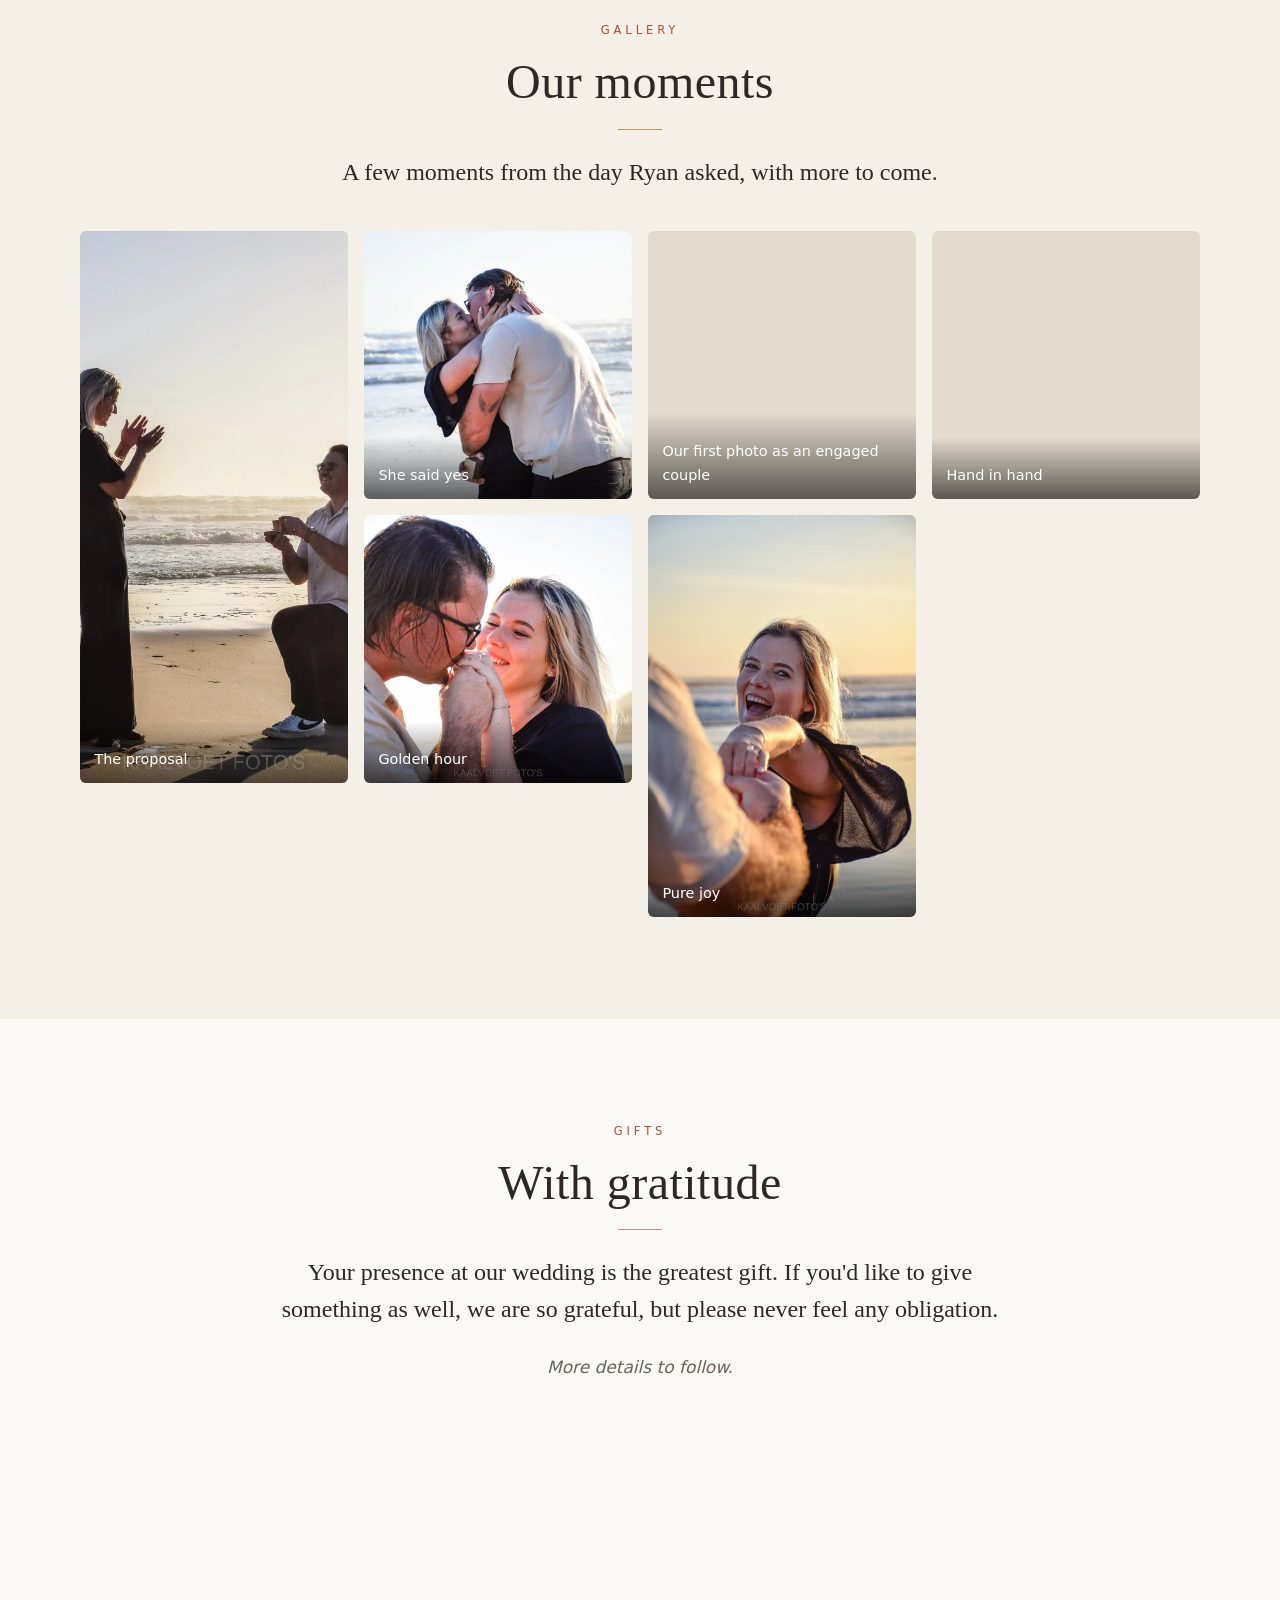
==== commit b2a9b09d: "Add files via upload" ====
--- a/index.html
+++ b/index.html
@@ -3,12 +3,12 @@
 <head>
   <meta charset="utf-8">
   <meta name="viewport" content="width=device-width, initial-scale=1">
-  <title>Nicole &amp; Ryan — 18 September 2027</title>
+  <title>Nicole &amp; Ryan | 18 September 2027</title>
   <meta name="description" content="Join Nicole &amp; Ryan as they celebrate their wedding at Annerkant Venue, Kirkwood, Eastern Cape on Saturday, 18 September 2027.">
   <meta name="theme-color" content="#fffdf9">
   <link rel="icon" href="assets/favicon.svg" type="image/svg+xml">
   <meta property="og:type" content="website">
-  <meta property="og:title" content="Nicole &amp; Ryan — 18 September 2027">
+  <meta property="og:title" content="Nicole &amp; Ryan | 18 September 2027">
   <meta property="og:description" content="Join us at Annerkant Venue, Eastern Cape on Saturday, 18 September 2027.">
   <meta property="og:url" content="https://nicolekelsey.github.io/nicole-and-ryan/">
   <meta property="og:image" content="https://nicolekelsey.github.io/nicole-and-ryan/assets/share.jpg">
@@ -22,13 +22,15 @@
   <link rel="preconnect" href="https://fonts.gstatic.com" crossorigin>
   <link rel="stylesheet" href="https://fonts.googleapis.com/css2?family=Cormorant+Garamond:ital,wght@0,400;0,500;0,600;1,400&family=Jost:wght@300;400;500&family=Pinyon+Script&display=swap">
   <link rel="stylesheet" href="css/styles.css">
+  <script src="js/config.js"></script>
   <script>
     document.documentElement.classList.add('js');
     (function () {
-      var seen = false, calm = false;
+      var cfg = (window.WEDDING_CONFIG && window.WEDDING_CONFIG.intro) || {};
+      var seen = false, calm = false, off = cfg.enabled === false, always = cfg.replay === 'always';
       try { seen = sessionStorage.getItem('wedding-intro-seen') === '1'; } catch (e) {}
       try { calm = window.matchMedia('(prefers-reduced-motion: reduce)').matches; } catch (e) {}
-      if (!seen && !calm && !/[?&]nointro/.test(location.search)) document.documentElement.classList.add('intro-active');
+      if (!off && (always || !seen) && !calm && !/[?&]nointro/.test(location.search)) document.documentElement.classList.add('intro-active');
     })();
   </script>
 </head>
@@ -48,14 +50,14 @@
       <div class="env-flap"></div>
       <button type="button" class="env-seal" id="env-seal" aria-label="Open the invitation"><span id="env-seal-text">N&amp;R</span></button>
     </div>
-    <p class="intro-hint">You're invited &mdash; tap the seal to open</p>
+    <p class="intro-hint">You're invited. Tap the seal to open</p>
     <button type="button" class="intro-skip" id="intro-skip">Skip</button>
   </div>
   <a class="skip-link" href="#main">Skip to content</a>
 
   <header class="site-header" id="top">
     <div class="header-inner">
-      <a class="brand" href="#home" aria-label="Nicole and Ryan — home"><span data-bind="monogram">N&amp;R</span></a>
+      <a class="brand" href="#home" aria-label="Nicole and Ryan, home"><span data-bind="monogram">N&amp;R</span></a>
       <nav id="site-nav" class="site-nav" aria-label="Main"><ul id="nav-list"></ul></nav>
       <a class="btn btn-small nav-rsvp" href="#rsvp" data-bind="rsvpLabel">RSVP</a>
       <button class="menu-toggle" id="menu-toggle" aria-expanded="false" aria-controls="site-nav" aria-label="Open menu">
@@ -94,7 +96,7 @@
         </div>
         <p class="sr-only" id="cd-sr" aria-live="polite"></p>
         <p class="cd-message" id="cd-message" hidden></p>
-        <p class="cd-sub">Until the start of <strong data-bind="displayDate"></strong> (<span data-bind="tzLabel"></span>)</p>
+        <p class="cd-sub">Until the start of <strong data-bind="displayDate"></strong></p>
       </div>
     </section>
 
@@ -287,7 +289,6 @@
 
   <noscript><p style="text-align:center;padding:2rem">This website needs JavaScript to display the wedding details. Please enable it and reload.</p></noscript>
 
-  <script src="js/config.js"></script>
   <script src="js/main.js"></script>
   <script src="js/rsvp.js"></script>
   <script src="js/songs.js"></script>
--- a/css/styles.css
+++ b/css/styles.css
@@ -0,0 +1,696 @@
+/* Nicole & Ryan - wedding site styles. Colours are tokens at the top: change them here. */
+:root {
+  --ivory: #fffdf9;
+  --champagne: #f7f0e7;
+  --beige: #e8dac8;
+  --sage: #5b4331;
+  --sage-light: #fde6d8;
+  --gold: #9a5b0c;       /* text-safe gold */
+  --gold-soft: #f5b02a;  /* decorative gold */
+  --ink: #3b2e27;
+  --muted: #74655c;
+  --rose: #c4453c;
+  --blush: #fbd3c4;
+  --white: #fff;
+  --serif: "Cormorant Garamond", Georgia, "Times New Roman", serif;
+  --sans: "Jost", system-ui, -apple-system, "Segoe UI", Roboto, sans-serif;
+  --script: "Pinyon Script", "Brush Script MT", cursive;
+  --radius: 16px;
+  --radius-lg: 28px;
+  --header-h: 68px;
+  --shadow: 0 10px 30px rgba(52, 50, 46, .08);
+}
+*, *::before, *::after { box-sizing: border-box; }
+html { scroll-behavior: smooth; scroll-padding-top: calc(var(--header-h) + 8px); -webkit-text-size-adjust: 100%; }
+body { margin: 0; background: var(--ivory); color: var(--ink); font: 400 1.0625rem/1.7 var(--sans); }
+body.menu-open, body.lb-open { overflow: hidden; }
+img { max-width: 100%; display: block; }
+a { color: var(--sage); }
+h1, h2, h3, h4 { font-family: var(--serif); font-weight: 500; line-height: 1.2; margin: 0 0 .5em; }
+p { margin: 0 0 1em; }
+:focus-visible { outline: 3px solid var(--gold); outline-offset: 3px; border-radius: 2px; }
+.sr-only { position: absolute; width: 1px; height: 1px; overflow: hidden; clip: rect(0 0 0 0); white-space: nowrap; }
+.skip-link { position: absolute; left: 8px; top: -60px; background: var(--ink); color: #fff; padding: .6rem 1rem; z-index: 200; transition: top .2s; }
+.skip-link:focus { top: 8px; }
+[hidden] { display: none !important; }
+
+/* ---------- layout ---------- */
+.container { width: min(1120px, 100% - 2.5rem); margin-inline: auto; }
+.container.narrow { width: min(760px, 100% - 2.5rem); }
+.center { text-align: center; }
+.section { padding: clamp(3.5rem, 8vw, 6.5rem) 0; }
+.section.alt { background: var(--champagne); }
+.section-head { margin-bottom: 2.5rem; }
+.section-title { font-size: clamp(2rem, 5vw, 3rem); color: var(--sage); }
+.eyebrow { font-size: .8rem; letter-spacing: .28em; text-transform: uppercase; color: var(--gold); margin-bottom: .8rem; font-weight: 500; }
+.lead { font-family: var(--serif); font-size: clamp(1.2rem, 2.4vw, 1.5rem); line-height: 1.55; color: var(--ink); }
+.lead.narrow { max-width: 640px; margin-inline: auto; }
+.fine { font-size: .875rem; color: var(--muted); }
+.ornament { color: var(--gold-soft); font-size: 1.8rem; margin-bottom: .5rem; }
+.tbc { color: var(--muted); font-style: italic; }
+.date-line { color: var(--gold); }
+
+/* ---------- buttons ---------- */
+.btn { display: inline-block; padding: .85rem 2rem; background: var(--sage); color: #fff; text-decoration: none; border: 1px solid var(--sage); border-radius: var(--radius);
+  font: 500 .85rem var(--sans); letter-spacing: .16em; text-transform: uppercase; cursor: pointer; transition: background .25s, color .25s, transform .25s, box-shadow .25s; }
+.btn:hover { background: #3b2a1f; transform: translateY(-2px); box-shadow: var(--shadow); }
+.btn-ghost { background: transparent; color: var(--sage); }
+.btn-ghost:hover { background: var(--sage); color: #fff; }
+.btn-small { padding: .55rem 1.2rem; font-size: .75rem; }
+.btn-block { width: 100%; }
+.btn[disabled] { opacity: .6; cursor: not-allowed; transform: none; box-shadow: none; }
+.text-link { color: var(--sage); text-underline-offset: 4px; text-decoration-thickness: 1px; }
+.text-link:hover { color: var(--gold); }
+.notice-pill { display: inline-block; background: var(--white); border: 1px solid var(--beige); border-radius: 999px; padding: .5rem 1.2rem; font-size: .95rem; color: var(--ink); }
+.alt .notice-pill { background: var(--ivory); }
+
+/* ---------- header / nav ---------- */
+.site-header { position: fixed; inset: 0 0 auto 0; height: var(--header-h); z-index: 100; transition: background .3s, box-shadow .3s; }
+.site-header.scrolled, body.menu-open .site-header { background: rgba(255, 248, 241, .96); backdrop-filter: blur(8px); box-shadow: 0 1px 0 var(--beige); }
+.header-inner { height: 100%; width: min(1240px, 100% - 2rem); margin-inline: auto; display: flex; align-items: center; gap: 1rem; }
+.brand { font: italic 600 1.7rem var(--serif); color: var(--sage); text-decoration: none; margin-right: auto; }
+.hero-photo .site-header:not(.scrolled) .brand { color: #fff; }
+.site-nav ul { list-style: none; display: flex; gap: clamp(.8rem, 1.6vw, 1.6rem); margin: 0; padding: 0; }
+.site-nav a { color: var(--ink); text-decoration: none; font-size: .78rem; letter-spacing: .16em; text-transform: uppercase; padding: .5rem 0; border-bottom: 1px solid transparent; font-weight: 500; }
+.hero-photo .site-header:not(.scrolled) .site-nav a { color: #fff; }
+.site-nav a:hover, .site-nav a.active { border-bottom-color: var(--gold-soft); }
+.nav-rsvp { background: var(--gold); border-color: var(--gold); color: #fff; }
+.nav-rsvp:hover { background: #8d6d3b; }
+.menu-toggle { display: none; width: 44px; height: 44px; background: none; border: 0; cursor: pointer; padding: 10px; }
+.menu-toggle span { display: block; height: 2px; background: var(--ink); margin: 6px 0; transition: transform .25s, opacity .25s; }
+.hero-photo .site-header:not(.scrolled) .menu-toggle span { background: #fff; }
+body.menu-open.hero-photo .site-header .brand { color: var(--sage); }
+body.menu-open.hero-photo .site-header .menu-toggle span { background: var(--ink); }
+.menu-toggle[aria-expanded="true"] span:nth-child(1) { transform: translateY(8px) rotate(45deg); }
+.menu-toggle[aria-expanded="true"] span:nth-child(2) { opacity: 0; }
+.menu-toggle[aria-expanded="true"] span:nth-child(3) { transform: translateY(-8px) rotate(-45deg); }
+@media (max-width: 1080px) {
+  .menu-toggle { display: block; }
+  .site-header.scrolled, body.menu-open .site-header { backdrop-filter: none; background: var(--ivory); } /* backdrop-filter would trap the fixed menu inside the header */
+  .site-nav { position: fixed; inset: var(--header-h) 0 0 0; background: var(--ivory); padding: 1.5rem; transform: translateX(100%); visibility: hidden; transition: transform .3s, visibility .3s; overflow-y: auto; }
+  .site-nav.open { transform: none; visibility: visible; }
+  .site-nav ul { flex-direction: column; gap: 0; }
+  .site-nav a, .hero-photo .site-header:not(.scrolled) .site-nav a { display: block; color: var(--ink); font-size: 1rem; padding: 1rem 0; border-bottom: 1px solid var(--beige); }
+  .site-nav a.active { color: var(--gold); }
+}
+@media (max-width: 420px) { .nav-rsvp { padding: .5rem .9rem; } }
+
+/* ---------- hero ---------- */
+.hero { position: relative; min-height: 100svh; display: grid; place-items: center; text-align: center; color: var(--ink); padding: calc(var(--header-h) + 2rem) 1.25rem 5rem; overflow: hidden; }
+.hero-bg { position: absolute; inset: 0; z-index: -1; background-size: cover; background-position: center;
+  background-image: radial-gradient(ellipse at 15% 10%, #ffc9a0 0, transparent 55%), radial-gradient(ellipse at 90% 90%, #fbd0d4 0, transparent 55%), radial-gradient(ellipse at 80% 15%, #ffe2a8 0, transparent 40%), linear-gradient(180deg, #fff3e2, #ffdcb8 60%, #f9bfa0); }
+.hero-photo .hero { color: #fff; }
+.hero-photo .hero .eyebrow { color: #ffd9a0; }
+.hero-photo .hero .btn-ghost { color: #fff; border-color: #fff; }
+.hero-photo .hero .btn-ghost:hover { background: #fff; color: var(--ink); }
+.hero-content { max-width: 760px; }
+.hero::before { content: ""; position: absolute; inset: calc(var(--header-h) + .8rem) .8rem .8rem; border: 1px solid var(--gold-soft); opacity: .55; pointer-events: none; }
+.names { font-family: var(--script); font-weight: 400; font-size: clamp(3.4rem, 13vw, 7.5rem); line-height: 1.05; color: var(--sage); margin: .1em 0 .15em; }
+.hero-photo .names { color: #fff; }
+.amp { font-family: var(--serif); font-style: italic; font-size: .55em; color: var(--rose); padding: 0 .1em; }
+.hero-photo .amp { color: #ffd9a0; }
+.hero-date { font: 500 clamp(1.1rem, 3vw, 1.5rem) var(--sans); letter-spacing: .3em; text-transform: uppercase; margin-bottom: .3em; }
+.hero-place { font: italic 1.4rem var(--serif); margin-bottom: 1.5rem; }
+.hero-welcome { max-width: 560px; margin: 0 auto 2rem; font-size: 1.1rem; }
+.hero-actions { display: flex; gap: .9rem; justify-content: center; flex-wrap: wrap; }
+.scroll-cue { position: absolute; bottom: 1.4rem; left: 50%; translate: -50% 0; font-size: 2rem; color: var(--gold); text-decoration: none; animation: bob 2.4s ease-in-out infinite; }
+.hero-photo .scroll-cue { color: #fff; }
+@keyframes bob { 50% { transform: translateY(6px); } }
+
+/* ---------- countdown ---------- */
+.countdown-section { background: var(--white); padding-block: clamp(3rem, 6vw, 5rem); border-block: 1px solid var(--beige); }
+.countdown { display: grid; grid-template-columns: repeat(4, 1fr); gap: clamp(.5rem, 2vw, 1.5rem); margin: 1.5rem 0; }
+.countdown div { background: var(--ivory); border: 1px solid var(--beige); border-radius: var(--radius); padding: clamp(.8rem, 3vw, 1.6rem) .3rem; }
+.countdown span { display: block; font: 500 clamp(2rem, 8vw, 3.6rem)/1 var(--serif); color: var(--sage); font-variant-numeric: tabular-nums; min-height: 1em; }
+.countdown small { display: block; margin-top: .5rem; font-size: .7rem; letter-spacing: .2em; text-transform: uppercase; color: var(--muted); }
+.cd-message { font: italic 1.6rem var(--serif); color: var(--gold); }
+.cd-sub { color: var(--muted); font-size: .95rem; margin: 0; }
+
+/* ---------- story ---------- */
+.story-layout { display: grid; grid-template-columns: 1fr 1.3fr; gap: clamp(1.5rem, 5vw, 4rem); align-items: start; margin-bottom: 3rem; }
+.story-photo { margin: 0; position: sticky; top: calc(var(--header-h) + 1.5rem); aspect-ratio: 4/5; border-radius: 200px 200px var(--radius) var(--radius); overflow: hidden; border: 1px solid var(--gold-soft); outline: 8px solid var(--ivory); box-shadow: var(--shadow); }
+.story-photo img, .story-photo .ph { width: 100%; height: 100%; object-fit: cover; }
+.timeline { list-style: none; margin: 0; padding: 0 0 0 1.8rem; border-left: 1px solid var(--gold-soft); }
+.tl-item { position: relative; padding-bottom: 2rem; }
+.tl-dot { position: absolute; left: calc(-1.8rem - 6px); top: .55rem; width: 11px; height: 11px; border-radius: 50%; background: var(--gold); box-shadow: 0 0 0 4px var(--champagne); }
+.tl-body h3 { font-size: 1.6rem; color: var(--sage); margin-bottom: .1em; }
+.tl-when { font-size: .8rem; letter-spacing: .15em; text-transform: uppercase; color: var(--gold); margin-bottom: .3em; }
+.guest-message { max-width: 680px; margin: 0 auto 2rem; text-align: center; font: italic 1.45rem/1.6 var(--serif); padding: 1.5rem; border-block: 1px solid var(--gold-soft); }
+.guest-message footer { font: 500 .9rem var(--sans); font-style: normal; letter-spacing: .15em; text-transform: uppercase; color: var(--gold); }
+@media (max-width: 800px) { .story-layout { grid-template-columns: 1fr; } .story-photo { position: static; max-width: 340px; margin-inline: auto; } }
+
+/* ---------- placeholders ---------- */
+.ph { display: grid; place-content: center; text-align: center; gap: .3rem; width: 100%; height: 100%; min-height: 120px;
+  background: linear-gradient(135deg, var(--champagne), var(--sage-light)); color: var(--sage); }
+.ph-mono { font: italic 600 2.2rem var(--serif); color: var(--gold); }
+.ph-text { font-size: .72rem; letter-spacing: .2em; text-transform: uppercase; color: var(--muted); }
+
+/* ---------- details ---------- */
+.details-grid { display: grid; grid-template-columns: repeat(auto-fit, minmax(240px, 1fr)); gap: 1px; background: var(--beige); border: 1px solid var(--beige); margin: 0 0 2rem; }
+.detail { background: var(--white); padding: 1.2rem 1.4rem; }
+.detail dt { font-size: .72rem; letter-spacing: .2em; text-transform: uppercase; color: var(--gold); margin-bottom: .25rem; font-weight: 500; }
+.detail dd { margin: 0; overflow-wrap: anywhere; }
+.details-actions { display: flex; gap: .9rem; justify-content: center; flex-wrap: wrap; margin-bottom: 3.5rem; }
+.travel h3 { text-align: center; font-size: 2rem; color: var(--sage); margin-bottom: 1.2rem; }
+.travel-grid { display: grid; grid-template-columns: repeat(auto-fit, minmax(240px, 1fr)); gap: 1rem; margin-bottom: 1.5rem; }
+.travel-item { border-left: 2px solid var(--gold-soft); padding-left: 1rem; }
+.travel-item h4 { font-size: 1.2rem; color: var(--sage); margin-bottom: .2em; }
+.travel-item p { margin: 0; }
+.travel .notice-pill { display: block; text-align: center; border-radius: var(--radius); }
+
+/* ---------- schedule ---------- */
+.schedule { list-style: none; margin: 0; padding: 0; position: relative; }
+.schedule::before { content: ""; position: absolute; left: 6.2rem; top: 0; bottom: 0; width: 1px; background: var(--gold-soft); }
+.sch-item { display: grid; grid-template-columns: 5rem 1.4rem 1fr; gap: 1rem; align-items: start; padding-bottom: 1.6rem; }
+.sch-time { text-align: right; font: 500 1.2rem var(--serif); color: var(--gold); padding-top: .2rem; }
+.sch-dot { width: 13px; height: 13px; border-radius: 50%; background: var(--ivory); border: 2px solid var(--gold); margin: .55rem 0 0 1px; position: relative; z-index: 1; }
+.sch-body h3 { font-size: 1.5rem; color: var(--sage); margin: 0; }
+.sch-body p { margin: .2rem 0 0; color: var(--muted); }
+
+/* ---------- accommodation ---------- */
+.book-early { max-width: 680px; margin: 0 auto; background: var(--sage); color: #fff; padding: 1rem 1.4rem; border-radius: var(--radius); }
+.cards { display: grid; grid-template-columns: repeat(auto-fill, minmax(290px, 1fr)); gap: 1.5rem; margin-bottom: 1.5rem; }
+.card { background: var(--white); border: 1px solid var(--beige); border-radius: var(--radius); overflow: hidden; display: flex; flex-direction: column; transition: transform .3s, box-shadow .3s; }
+.card:hover { transform: translateY(-4px); box-shadow: var(--shadow); }
+.card.is-placeholder { border-style: dashed; }
+.card-img { aspect-ratio: 16/10; overflow: hidden; background: var(--champagne); }
+.card-img img, .card-img .ph { width: 100%; height: 100%; object-fit: cover; object-position: center 35%; }
+.card-body { padding: 1.3rem; flex: 1; display: flex; flex-direction: column; }
+.card-type { font-size: .72rem; letter-spacing: .2em; text-transform: uppercase; color: var(--gold); margin-bottom: .3rem; }
+.card h3 { font-size: 1.5rem; color: var(--sage); }
+.facts { margin: 0 0 1rem; font-size: .95rem; }
+.facts div { display: flex; gap: .5rem; padding: .2rem 0; }
+.facts dt { color: var(--muted); min-width: 8.5rem; }
+.facts dd { margin: 0; }
+.card-actions { margin-top: auto; display: flex; gap: .6rem; flex-wrap: wrap; }
+
+/* ---------- announcements ---------- */
+.ann { background: var(--ivory); border: 1px solid var(--beige); border-left: 3px solid var(--gold); padding: 1.3rem 1.5rem; margin-bottom: 1rem; border-radius: var(--radius); }
+.ann time { font-size: .75rem; letter-spacing: .18em; text-transform: uppercase; color: var(--gold); }
+.ann h3 { font-size: 1.5rem; color: var(--sage); margin: .1em 0 .3em; }
+.ann p { margin: 0; }
+
+/* ---------- FAQ ---------- */
+.faq-item { border-bottom: 1px solid var(--beige); }
+.faq-item h3 { margin: 0; font-family: var(--sans); }
+.faq-q { width: 100%; display: flex; justify-content: space-between; align-items: center; gap: 1rem; text-align: left; background: none; border: 0; padding: 1.2rem .3rem; font: 500 1.35rem/1.3 var(--serif); color: var(--ink); cursor: pointer; }
+.faq-q:hover { color: var(--sage); }
+.faq-item.open .faq-q { color: var(--sage); }
+.faq-icon { flex: none; width: 28px; height: 28px; border: 1px solid var(--gold-soft); border-radius: 50%; position: relative; }
+.faq-icon::before, .faq-icon::after { content: ""; position: absolute; left: 50%; top: 50%; width: 11px; height: 1.5px; background: var(--gold); translate: -50% -50%; transition: transform .25s; }
+.faq-icon::after { transform: translate(-50%, -50%) rotate(90deg); translate: none; left: 50%; top: 50%; }
+.faq-icon::after { transform: rotate(90deg); translate: -50% -50%; }
+.faq-item.open .faq-icon { background: var(--gold); }
+.faq-item.open .faq-icon::before, .faq-item.open .faq-icon::after { background: #fff; }
+.faq-item.open .faq-icon::after { transform: rotate(0); }
+.faq-a { padding: 0 .3rem 1.2rem; color: var(--muted); }
+.faq-a p { margin: 0; }
+
+/* ---------- gallery ---------- */
+.gallery { list-style: none; margin: 0; padding: 0; display: grid; grid-template-columns: repeat(auto-fill, minmax(230px, 1fr)); gap: 1rem; }
+.g-item { position: relative; aspect-ratio: 1; overflow: hidden; border-radius: var(--radius); background: var(--beige); }
+.g-item:nth-child(5n+1) { grid-row: span 2; aspect-ratio: auto; }
+.g-item img, .g-item .ph { width: 100%; height: 100%; object-fit: cover; transition: transform .5s; }
+.g-open { all: unset; display: block; width: 100%; height: 100%; cursor: zoom-in; position: relative; }
+.g-open:focus-visible { outline: 3px solid var(--gold); outline-offset: -3px; }
+.g-item:hover img { transform: scale(1.05); }
+.g-cap { position: absolute; inset: auto 0 0; padding: 1.6rem .9rem .7rem; color: #fff; font-size: .9rem; background: linear-gradient(transparent, rgba(0, 0, 0, .6)); }
+.g-item .ph + .g-cap { background: none; color: var(--muted); text-align: center; padding: .6rem; }
+.lightbox { position: fixed; inset: 0; z-index: 300; background: rgba(20, 18, 15, .93); display: grid; grid-template-columns: auto 1fr auto; align-items: center; padding: 1rem; gap: .5rem; }
+.lightbox figure { margin: 0; text-align: center; min-width: 0; }
+.lightbox img { max-height: 80vh; margin-inline: auto; object-fit: contain; }
+.lightbox figcaption { color: #eee; margin-top: .8rem; }
+.lb-btn { background: none; border: 1px solid rgba(255, 255, 255, .4); color: #fff; width: 48px; height: 48px; font-size: 1.8rem; border-radius: 50%; cursor: pointer; line-height: 1; }
+.lb-btn:hover { background: rgba(255, 255, 255, .15); }
+.lb-close { position: absolute; top: 1rem; right: 1rem; }
+@media (max-width: 560px) { .lightbox { grid-template-columns: 1fr; } .lb-prev, .lb-next { position: absolute; bottom: 1rem; } .lb-prev { left: 1rem; } .lb-next { right: 1rem; } }
+
+/* ---------- gifts / contact ---------- */
+.gift-links { display: flex; gap: .9rem; justify-content: center; flex-wrap: wrap; margin-top: 1.2rem; }
+
+/* ---------- RSVP form ---------- */
+.rsvp-section { background: linear-gradient(180deg, var(--sage-light), var(--ivory)); }
+.form { background: var(--white); border: 1px solid var(--beige); border-radius: var(--radius); padding: clamp(1.3rem, 4vw, 2.5rem); box-shadow: var(--shadow); }
+.form fieldset { border: 0; margin: 0; padding: 0; min-width: 0; }
+.field { margin-bottom: 1.4rem; }
+.field label, .label { display: block; font-weight: 500; margin-bottom: .35rem; }
+.req { color: #9b3b2f; } .opt { color: var(--muted); font-weight: 400; font-size: .85em; }
+input[type="text"], select, textarea { width: 100%; font: inherit; padding: .75rem .9rem; border: 1px solid #b9ae98; border-radius: var(--radius); background: #fff; color: var(--ink); }
+input[aria-invalid="true"], select[aria-invalid="true"] { border-color: #9b3b2f; }
+#extra-names input { margin-bottom: .6rem; }
+.radios { display: grid; gap: .6rem; }
+.radio { display: flex; gap: .7rem; align-items: center; padding: .85rem 1rem; border: 1px solid #b9ae98; border-radius: var(--radius); cursor: pointer; font-weight: 400 !important; margin: 0 !important; }
+.radio:has(input:checked) { border-color: var(--sage); background: var(--sage-light); }
+.radio input { accent-color: var(--sage); width: 1.2rem; height: 1.2rem; }
+.hint { font-size: .875rem; color: var(--muted); margin: .3rem 0 0; }
+.err { color: #9b3b2f; font-size: .9rem; margin: .35rem 0 0; font-weight: 500; }
+.hp { position: absolute; left: -9999px; width: 1px; height: 1px; overflow: hidden; }
+.alert { border-radius: var(--radius); padding: 1.2rem 1.4rem; margin-bottom: 1.2rem; border: 1px solid; }
+.alert h3 { font-size: 1.6rem; margin-bottom: .2em; }
+.alert p { margin: 0; }
+.alert-info { background: var(--champagne); border-color: var(--gold-soft); }
+.alert-success { background: #e8f0e2; border-color: var(--sage); color: #2f3c2b; text-align: center; }
+.alert-error { background: #fbe9e6; border-color: #9b3b2f; color: #6d2118; }
+fieldset:disabled { opacity: .55; }
+
+/* ---------- privacy / footer ---------- */
+.privacy > div { padding: .9rem 0; border-bottom: 1px solid var(--beige); }
+.privacy dt { font-weight: 500; color: var(--sage); font-family: var(--serif); font-size: 1.25rem; }
+.privacy dd { margin: 0; color: var(--muted); }
+.site-footer { background: linear-gradient(170deg, #5b4331, #3b2a1f); color: #fff1e2; text-align: center; padding: 3rem 1rem; }
+.site-footer a { color: #ffd9a0; }
+.site-footer p { margin-bottom: .4rem; }
+.footer-names { font: 2.6rem var(--script); }
+.site-footer .amp { color: #ffd9a0; font-size: .6em; }
+.site-footer .fine { color: #f0d9c4; }
+.to-top { position: fixed; right: 1rem; bottom: 1rem; width: 46px; height: 46px; border-radius: 50%; border: 1px solid var(--gold); background: var(--ivory); color: var(--gold); font-size: 1.3rem; cursor: pointer; z-index: 90; box-shadow: var(--shadow); }
+.to-top:hover { background: var(--gold); color: #fff; }
+
+/* ---------- entrance animation ---------- */
+.js .reveal { opacity: 0; transform: translateY(18px); transition: opacity .8s ease, transform .8s ease; }
+.js .reveal.in { opacity: 1; transform: none; }
+
+@media (max-width: 560px) {
+  body { font-size: 1rem; }
+  .schedule::before { left: 4.2rem; }
+  .sch-item { grid-template-columns: 3.2rem 1.4rem 1fr; gap: .7rem; }
+  .sch-time { font-size: 1rem; }
+  .hero::before { inset: calc(var(--header-h) + .4rem) .4rem .4rem; }
+}
+
+@media (prefers-reduced-motion: reduce) {
+  html { scroll-behavior: auto; }
+  *, *::before, *::after { animation: none !important; transition: none !important; }
+  .js .reveal { opacity: 1; transform: none; }
+}
+
+/* ---------- print: only the wedding details ---------- */
+@media print {
+  .site-header, .site-footer, .to-top, .no-print, .scroll-cue, .skip-link { display: none !important; }
+  body.print-details main > section:not(#details) { display: none !important; }
+  body { background: #fff; font-size: 11pt; }
+  .section { padding: 1rem 0; }
+  .js .reveal { opacity: 1; transform: none; }
+  .details-grid { border: 1px solid #999; }
+  a { color: inherit; text-decoration: none; }
+}
+
+/* =====================================================================
+   Atmosphere & animation (all switched off by prefers-reduced-motion)
+   ===================================================================== */
+#petals { position: fixed; inset: 0; width: 100%; height: 100%; pointer-events: none; z-index: 50; }
+.petal-toggle { position: fixed; left: 1rem; bottom: 1rem; width: 46px; height: 46px; border-radius: 50%; border: 1px solid var(--rose); background: var(--ivory); color: var(--rose); font-size: 1.3rem; cursor: pointer; z-index: 90; box-shadow: var(--shadow); }
+.petal-toggle.off { opacity: .55; text-decoration: line-through; }
+.eyebrow { color: var(--rose); }
+.section-title { background: linear-gradient(90deg, var(--sage), #b4513f 60%, var(--rose)); -webkit-background-clip: text; background-clip: text; color: transparent; }
+.ornament { color: var(--rose); }
+.tl-dot { background: var(--rose); }
+.sch-dot { border-color: var(--rose); }
+.sch-time, .tl-when, .card-type, .detail dt, .ann time, .date-line { color: var(--rose); }
+.nav-rsvp { background: var(--rose); border-color: var(--rose); }
+.nav-rsvp:hover { background: #a8362f; }
+.countdown div { background: linear-gradient(180deg, #fff, var(--champagne)); border-color: var(--blush); }
+.countdown span { color: var(--rose); }
+.book-early { background: linear-gradient(135deg, #46634f, #5c7b64); }
+.rsvp-section { background: linear-gradient(180deg, #fddcd0, var(--ivory) 70%); }
+.songs-section { background: linear-gradient(180deg, var(--ivory), #fde8da); overflow: hidden; }
+.alt { background: linear-gradient(180deg, var(--champagne), #fff1e2); }
+.btn:not(.btn-ghost):not(.nav-rsvp) { background: linear-gradient(135deg, #46634f, #587a62); }
+
+/* songs */
+.notes { font-size: 2rem; color: var(--rose); height: 2.6rem; }
+.notes span { display: inline-block; margin: 0 .35rem; animation: floaty 3.2s ease-in-out infinite; }
+.notes span:nth-child(2) { animation-delay: -1s; color: var(--gold); }
+.notes span:nth-child(3) { animation-delay: -2s; }
+.song-form { text-align: left; max-width: 520px; margin: 1.5rem auto 0; }
+.song-list { list-style: none; padding: 0; margin: 1.2rem auto 0; max-width: 520px; text-align: left; }
+.song-list li { background: #fff; border: 1px solid var(--blush); border-radius: 999px; padding: .5rem 1.1rem; margin-bottom: .5rem; animation: rise .5s both; }
+.song-list li span { color: var(--rose); margin-right: .4rem; }
+
+@media (prefers-reduced-motion: no-preference) {
+  /* hero entrance */
+  .hero-content > * { opacity: 0; animation: rise 1s cubic-bezier(.2, .7, .2, 1) forwards; }
+  .hero-content > :nth-child(1) { animation-delay: .1s; }
+  .hero-content > :nth-child(2) { animation-delay: .35s; animation-name: write; animation-duration: 1.6s; }
+  .hero-content > :nth-child(3) { animation-delay: .9s; }
+  .hero-content > :nth-child(4) { animation-delay: 1.1s; }
+  .hero-content > :nth-child(5) { animation-delay: 1.3s; }
+  .hero-content > :nth-child(6) { animation-delay: 1.5s; }
+  .hero::before { animation: frame-in 1.6s ease-out both; }
+  .amp { display: inline-block; animation: heartbeat 2.6s ease-in-out 2s infinite; }
+  .hero-bg { animation: drift 18s ease-in-out infinite alternate; background-size: 120% 120%; }
+  .hero-photo .hero-bg { background-size: cover; }
+  .hero-content > .names { background: linear-gradient(100deg, var(--sage) 20%, var(--rose) 50%, var(--sage) 80%); background-size: 220% 100%; -webkit-background-clip: text; background-clip: text; color: transparent; animation: write 1.6s .35s both, shimmer 7s linear 2s infinite; }
+  .hero-photo .hero-content > .names { background: none; color: #fff; animation: write 1.6s .35s both; }
+  .countdown span#cd-seconds { animation: tickpulse 1s ease-in-out infinite; }
+  .countdown div { transition: transform .3s; }
+  .countdown div:hover { transform: translateY(-4px) rotate(-1deg); }
+  .btn:not(.btn-ghost) { position: relative; overflow: hidden; }
+  .btn:not(.btn-ghost)::after { content: ""; position: absolute; inset: 0; background: linear-gradient(110deg, transparent 30%, rgba(255, 255, 255, .35) 50%, transparent 70%); transform: translateX(-120%); }
+  .btn:not(.btn-ghost):hover::after { transform: translateX(120%); transition: transform .8s; }
+  .nav-rsvp { animation: glow 3s ease-in-out infinite; }
+  /* staggered reveal of children */
+  .js .reveal.in .card, .js .reveal.in .g-item, .js .reveal.in .tl-item, .js .reveal.in .sch-item, .js .reveal.in .detail, .js .reveal.in .ann { animation: rise .8s cubic-bezier(.2, .7, .2, 1) both; }
+  .js .reveal.in :nth-child(2) { animation-delay: .08s; } .js .reveal.in :nth-child(3) { animation-delay: .16s; }
+  .js .reveal.in :nth-child(4) { animation-delay: .24s; } .js .reveal.in :nth-child(5) { animation-delay: .32s; }
+  .js .reveal.in :nth-child(n+6) { animation-delay: .4s; }
+  .ornament { animation: floaty 4s ease-in-out infinite; }
+  .tl-dot, .sch-dot { transition: transform .3s, background .3s; }
+  .tl-item:hover .tl-dot, .sch-item:hover .sch-dot { transform: scale(1.5); background: var(--rose); }
+}
+@keyframes rise { from { opacity: 0; transform: translateY(22px); } to { opacity: 1; transform: none; } }
+@keyframes write { from { opacity: 0; clip-path: inset(0 100% 0 0); transform: translateY(8px); } to { opacity: 1; clip-path: inset(-20% -5% -20% -5%); transform: none; } }
+@keyframes frame-in { from { opacity: 0; transform: scale(1.03); } to { opacity: .55; transform: none; } }
+@keyframes heartbeat { 0%, 100% { transform: scale(1); } 12% { transform: scale(1.25); } 24% { transform: scale(1); } 36% { transform: scale(1.18); } 48% { transform: scale(1); } }
+@keyframes shimmer { to { background-position: -220% 0; } }
+@keyframes drift { to { background-position: 8% 6%; } }
+@keyframes tickpulse { 50% { transform: scale(1.08); } }
+@keyframes glow { 50% { box-shadow: 0 0 0 6px rgba(196, 69, 60, .18); } }
+@keyframes floaty { 50% { transform: translateY(-9px); } }
+
+/* =====================================================================
+   Modern rounded redesign: buttons, date card, details carousel, schedule
+   ===================================================================== */
+.btn { border-radius: 999px; }
+.notice-pill { border-radius: 999px; }
+.travel .notice-pill, .book-early { border-radius: var(--radius); }
+.countdown div { border-radius: var(--radius-lg); }
+.card, .form, .ann, .alert { border-radius: var(--radius-lg); }
+.g-item { border-radius: 22px; }
+input[type="text"], select, textarea, .radio { border-radius: 14px; }
+.faq-item { border: 1px solid var(--blush); border-radius: 20px; background: #fff; margin-bottom: .8rem; padding: 0 1rem; transition: box-shadow .3s, border-color .3s; }
+.faq-item.open { border-color: var(--gold-soft); box-shadow: var(--shadow); }
+.facts div { border-bottom: 1px dashed var(--beige); }
+
+/* date + venue card */
+.date-card { display: grid; grid-template-columns: auto 1fr; gap: clamp(1.2rem, 4vw, 3rem); align-items: center; background: linear-gradient(135deg, #46634f, #5f8068 60%, #7a9a80); color: #fff; border-radius: var(--radius-lg); padding: clamp(1.4rem, 4vw, 2.6rem); margin-bottom: 2rem; box-shadow: 0 18px 40px rgba(70, 99, 79, .25); position: relative; overflow: hidden; }
+.date-card::after { content: ""; position: absolute; right: -60px; top: -60px; width: 220px; height: 220px; border-radius: 50%; background: radial-gradient(circle, rgba(242, 201, 201, .35), transparent 70%); }
+.dc-date { display: grid; justify-items: center; text-align: center; background: rgba(255, 255, 255, .14); border: 1px solid rgba(255, 255, 255, .3); border-radius: 24px; padding: 1rem 1.6rem; min-width: 150px; }
+.dc-wd, .dc-month { font-size: .75rem; letter-spacing: .22em; text-transform: uppercase; }
+.dc-day { font: 500 clamp(3.6rem, 10vw, 5.4rem)/1 var(--serif); }
+.dc-label { font-size: .72rem; letter-spacing: .22em; text-transform: uppercase; color: #fddcd0; margin-bottom: .2rem; }
+.dc-where h3 { font-size: clamp(1.6rem, 4vw, 2.2rem); margin: 0 0 .2em; color: #fff; }
+.dc-where p { margin: 0; }
+.dc-where .tbc { color: #ffe9d6; }
+.dc-town { margin-top: .3rem !important; opacity: .85; font-style: italic; font-family: var(--serif); font-size: 1.2rem; }
+@media (max-width: 560px) { .date-card { grid-template-columns: 1fr; text-align: center; } .dc-date { justify-self: center; } }
+
+/* "at a glance" carousel */
+.dcar { margin-bottom: 2rem; }
+.dcar-head { display: flex; align-items: center; justify-content: space-between; margin-bottom: 1rem; }
+.dcar-head h3 { font-size: 1.8rem; color: var(--sage); margin: 0; }
+.dcar-btns { display: flex; gap: .5rem; }
+.dcar-btn { width: 46px; height: 46px; border-radius: 50%; border: 1px solid var(--rose); background: #fff; color: var(--rose); font-size: 1.6rem; line-height: 1; cursor: pointer; transition: background .2s, color .2s, opacity .2s; }
+.dcar-btn:hover:not(:disabled) { background: var(--rose); color: #fff; }
+.dcar-btn:disabled { opacity: .35; cursor: default; }
+.dcar-track { list-style: none; margin: 0 -1.25rem; padding: .4rem 1.25rem 1.4rem; display: flex; gap: 1rem; overflow-x: auto; scroll-snap-type: x mandatory; scroll-padding-inline: 1.25rem; scrollbar-width: none; -webkit-overflow-scrolling: touch; }
+.dcar-track::-webkit-scrollbar { display: none; }
+.dcard { flex: 0 0 min(300px, 78%); scroll-snap-align: start; background: #fff; border: 1px solid var(--blush); border-radius: var(--radius-lg); padding: 1.5rem; box-shadow: 0 6px 22px rgba(196, 69, 60, .08); transition: transform .3s, box-shadow .3s; }
+.dcard:hover { transform: translateY(-5px); box-shadow: 0 14px 30px rgba(196, 69, 60, .16); }
+.dcard-icon { display: grid; place-items: center; width: 52px; height: 52px; border-radius: 18px; background: linear-gradient(135deg, var(--blush), var(--champagne)); color: var(--rose); margin-bottom: 1rem; }
+.dcard-icon svg { width: 26px; height: 26px; }
+.dcard h4 { font-size: .75rem; letter-spacing: .2em; text-transform: uppercase; font-family: var(--sans); font-weight: 500; color: var(--rose); margin-bottom: .4rem; }
+.dcard-main { font: 500 1.35rem/1.35 var(--serif); margin: 0; overflow-wrap: anywhere; }
+.dcard-sub { margin: .4rem 0 0; color: var(--muted); font-size: .95rem; }
+.dcar-dots { display: flex; justify-content: center; gap: .5rem; }
+.dcar-dots button { width: 9px; height: 9px; padding: 0; border: 0; border-radius: 999px; background: var(--beige); cursor: pointer; transition: width .3s, background .3s; }
+.dcar-dots button.on { width: 26px; background: var(--rose); }
+@media (min-width: 1000px) { .dcard { flex-basis: calc((100% - 2rem) / 3); } .dcar-track { margin-inline: 0; padding-inline: 0; scroll-padding-inline: 0; } }
+
+/* schedule as rounded cards */
+.schedule::before { display: none; }
+.sch-item { display: flex; align-items: center; gap: 1.1rem; background: #fff; border: 1px solid var(--blush); border-radius: 22px; padding: .9rem 1.2rem .9rem .9rem; margin-bottom: .8rem; box-shadow: 0 4px 16px rgba(196, 69, 60, .06); transition: transform .3s, box-shadow .3s; }
+.sch-item:hover { transform: translateX(6px); box-shadow: 0 10px 24px rgba(196, 69, 60, .14); }
+.sch-time { flex: none; min-width: 5.2rem; text-align: center; padding: .55rem .8rem; border-radius: 16px; background: linear-gradient(135deg, var(--blush), var(--champagne)); color: var(--rose); font: 500 1.1rem var(--serif); }
+.sch-body h3 { font-size: 1.45rem; }
+.sch-dot { display: none; }
+@media (max-width: 560px) { .sch-item { gap: .8rem; padding: .7rem .9rem .7rem .7rem; } .sch-time { min-width: 4rem; font-size: 1rem; padding: .5rem; } .sch-body h3 { font-size: 1.25rem; } }
+
+/* travel as rounded tiles */
+.travel-item { background: #fff; border: 1px solid var(--blush); border-left: 1px solid var(--blush); border-radius: 22px; padding: 1.2rem 1.3rem; }
+
+@media print {
+  .date-card { background: #fff; color: #000; border: 1px solid #999; box-shadow: none; }
+  .dc-where h3, .dc-label { color: #000; }
+  .dcar-track { flex-wrap: wrap; overflow: visible; margin: 0; padding: 0; }
+  .dcard { flex: 1 1 30%; box-shadow: none; break-inside: avoid; }
+}
+
+
+/* =====================================================================
+   SUNSET THEME - dusk plum, coral and amber to match the engagement photos
+   ===================================================================== */
+.btn:not(.btn-ghost):not(.nav-rsvp) { background: linear-gradient(135deg, #5b4331, #7a5640); border-color: #5b4331; }
+.btn-ghost { border-color: #5b4331; }
+.book-early { background: linear-gradient(135deg, #5b4331, #b4513f); }
+.date-card { background: linear-gradient(135deg, #5b4331 0%, #b4513f 42%, #d4554b 78%, #f5b02a 100%); box-shadow: 0 18px 40px rgba(91, 67, 49, .3); }
+.date-card::after { background: radial-gradient(circle, rgba(255, 214, 140, .55), transparent 70%); }
+.section-title { background: linear-gradient(90deg, #5b4331, #b4513f 55%, #d4554b); -webkit-background-clip: text; background-clip: text; color: transparent; }
+.rsvp-section { background: linear-gradient(180deg, #fddcd0, var(--ivory) 70%); }
+.songs-section { background: linear-gradient(180deg, var(--ivory), #fde8da); }
+.countdown div { border-color: var(--blush); background: linear-gradient(180deg, #fff, #fff1e2); }
+.site-footer { background: linear-gradient(170deg, #5b4331 0%, #7b4a38 60%, #c4453c 140%); }
+.ph { background: linear-gradient(135deg, #fde8da, #f9cfae); }
+.ph-mono { color: #c4453c; }
+.nav-rsvp { background: #c4453c; border-color: #c4453c; color: #fff; }
+.hero-bg { background-image: radial-gradient(ellipse at 15% 8%, #ffc9a0 0, transparent 55%), radial-gradient(ellipse at 92% 92%, #fbd0d4 0, transparent 55%), radial-gradient(ellipse at 80% 12%, #ffe2a8 0, transparent 42%), linear-gradient(180deg, #fff3e2, #ffdcb8 58%, #f9bfa0); }
+.hero-photo .hero-bg { background-image: none; }
+.hero-photo .hero .btn-ghost { border-color: #fff; color: #fff; }
+.hero-photo .hero .btn-ghost:hover { background: #fff; color: #5b4331; }
+
+
+/* =====================================================================
+   WEDDING THEME - white & natural wood, with soft coral, peach, pink,
+   tangerine and yellow accents (from the wedding moodboard)
+   ===================================================================== */
+.btn:not(.btn-ghost):not(.nav-rsvp) { background: linear-gradient(135deg, #c4453c, #d2602f); border-color: #c4453c; }
+.btn:not(.btn-ghost):hover { background: linear-gradient(135deg, #a8362f, #bd4f26); }
+.btn-ghost { border-color: #5b4331; color: #5b4331; }
+.btn-ghost:hover { background: #5b4331; color: #fff; }
+.date-card { background: linear-gradient(135deg, #5b4331 0%, #9c4f3f 55%, #d4554b 100%); }
+.date-card::after { background: radial-gradient(circle, rgba(245, 176, 42, .55), transparent 70%); }
+.hero-bg { background-image: radial-gradient(ellipse at 12% 8%, #fddcd0 0, transparent 52%), radial-gradient(ellipse at 90% 88%, #fde0b8 0, transparent 52%), radial-gradient(ellipse at 82% 10%, #fff0b8 0, transparent 40%), linear-gradient(180deg, #fffdf9, #fdf1e6 60%, #f8e3d3); }
+.site-footer { background: linear-gradient(170deg, #5b4331 0%, #7b4a38 62%, #c4453c 150%); }
+.book-early { background: linear-gradient(135deg, #5b4331, #a8523f); }
+.songs-section { background: linear-gradient(180deg, var(--ivory), #fdeede); }
+.rsvp-section { background: linear-gradient(180deg, #fddcd0, var(--ivory) 70%); }
+.alt { background: linear-gradient(180deg, #f7f0e7, #fbf6ef); }
+.ph { background: linear-gradient(135deg, #f7f0e7, #fbd3c4); }
+.countdown div { background: linear-gradient(180deg, #fff, #fdf1e6); }
+.hero-photo .hero .btn-ghost { border-color: #fff; color: #fff; }
+.hero-photo .hero .btn-ghost:hover { background: #fff; color: #5b4331; }
+
+/* fairy lights */
+.lights { position: absolute; inset: var(--header-h) 0 auto 0; height: 60px; pointer-events: none; z-index: 1; }
+.lights::before { content: ""; position: absolute; left: 0; right: 0; top: 8px; height: 1px; background: rgba(91, 67, 49, .35); }
+.lights span { position: absolute; width: 9px; height: 13px; border-radius: 50% 50% 55% 55%; background: radial-gradient(circle at 50% 35%, #fff6d0, #f5b02a 70%); box-shadow: 0 0 14px 5px rgba(245, 176, 42, .55); transform: translateX(-50%); }
+@media (prefers-reduced-motion: no-preference) { .lights span { animation: twinkle 3s ease-in-out infinite; } }
+@keyframes twinkle { 0%, 100% { opacity: 1; } 50% { opacity: .55; box-shadow: 0 0 8px 2px rgba(245, 176, 42, .4); } }
+.hero-photo .lights::before { background: rgba(255, 255, 255, .45); }
+
+/* map */
+.map-embed { margin: 0 0 1.5rem; border-radius: var(--radius-lg); overflow: hidden; border: 1px solid var(--blush); box-shadow: var(--shadow); }
+.map-embed iframe { display: block; width: 100%; height: 340px; border: 0; }
+
+
+/* =====================================================================
+   Envelope intro (inspired by digital-invitation openings)
+   ===================================================================== */
+.intro { display: none; }
+.intro-active .intro { display: grid; }
+.intro-active body { overflow: hidden; }
+.intro-active #petals { z-index: 600; }
+.intro-active .hero-content > *, .intro-active .hero::before, .intro-active .names, .intro-active .lights span { animation-play-state: paused !important; }
+.intro { position: fixed; inset: 0; z-index: 500; place-content: center; justify-items: center; gap: 1.6rem; padding: 1rem;
+  background: radial-gradient(ellipse at 20% 10%, #fddcd0 0, transparent 55%), radial-gradient(ellipse at 85% 90%, #fde0b8 0, transparent 55%), linear-gradient(180deg, #fffdf9, #fdf1e6); transition: opacity .9s ease, transform .9s ease; }
+.intro.out { opacity: 0; transform: scale(1.06); pointer-events: none; }
+.env { position: relative; width: min(86vw, 440px, calc((100vh - 70px) / 1.6)); aspect-ratio: 4 / 3; perspective: 1400px; cursor: pointer; filter: drop-shadow(0 24px 40px rgba(91, 67, 49, .28)); animation: env-in 1.1s cubic-bezier(.2, .7, .2, 1) both; }
+.env-back { position: absolute; inset: 0; border-radius: 12px; background: linear-gradient(180deg, #ecd9c3, #e3cdb3); }
+.env-front { position: absolute; inset: 0; z-index: 3; border-radius: 12px; background: linear-gradient(160deg, #fbf3e8, #f3e4d2); clip-path: polygon(0 0, 50% 54%, 100% 0, 100% 100%, 0 100%); }
+.env-flap { position: absolute; left: 0; right: 0; top: 0; height: 56%; z-index: 4; transform-origin: top center; background: linear-gradient(180deg, #f6c6b0, #f3b49c); clip-path: polygon(0 0, 100% 0, 50% 100%); border-radius: 12px 12px 0 0; }
+.env-letter { position: absolute; left: 6%; right: 6%; top: 7%; height: 90%; z-index: 2; background: #fffdf9; border-radius: 8px; border: 1px solid var(--beige); padding: 8% 6% 0; text-align: center; box-shadow: 0 2px 10px rgba(91, 67, 49, .12); color: #5b4331; }
+.env-letter h2 { font: 400 clamp(2rem, 9vw, 3.1rem)/1.1 var(--script); color: #c4453c; margin: .15em 0; }
+.il-small { font-size: clamp(.6rem, 2.3vw, .78rem); letter-spacing: .18em; text-transform: uppercase; margin: 0 0 .3em; color: #74655c; }
+.il-date { font: 500 clamp(1rem, 4vw, 1.35rem) var(--serif); margin: .5em 0 .2em; color: #5b4331; }
+.env-seal { position: absolute; left: 50%; top: 54%; width: clamp(62px, 17vw, 84px); aspect-ratio: 1; z-index: 5; transform: translate(-50%, -50%); border-radius: 50%; border: 0; cursor: pointer; color: #fff4e6;
+  background: radial-gradient(circle at 35% 30%, #ef7d6a, #c4453c 60%, #a8362f); box-shadow: inset 0 -4px 8px rgba(0, 0, 0, .25), inset 0 3px 6px rgba(255, 255, 255, .3), 0 6px 14px rgba(168, 54, 47, .45); display: grid; place-items: center; }
+.env-seal::before { content: ""; position: absolute; inset: 7px; border-radius: 50%; border: 1px dashed rgba(255, 244, 230, .55); }
+.env-seal span { font: italic 600 clamp(1.05rem, 4.2vw, 1.5rem) var(--serif); letter-spacing: .02em; text-shadow: 0 1px 2px rgba(0, 0, 0, .3); }
+.intro-hint { font: italic 1.25rem var(--serif); color: #5b4331; margin: 0; text-align: center; transition: opacity .4s; }
+.intro.opened .intro-hint { opacity: 0; }
+.intro-skip { position: absolute; right: 1rem; top: 1rem; background: none; border: 1px solid #5b4331; color: #5b4331; border-radius: 999px; padding: .4rem 1.1rem; font: 500 .75rem var(--sans); letter-spacing: .15em; text-transform: uppercase; cursor: pointer; }
+.intro-skip:hover { background: #5b4331; color: #fff; }
+@media (prefers-reduced-motion: no-preference) {
+  .env-seal { animation: seal-pulse 2s ease-in-out infinite; }
+  .env.open .env-seal { animation: seal-pop .7s ease forwards; }
+  .env.open .env-flap { animation: flap-open .9s .35s ease-in-out forwards; }
+  .env.open .env-letter { animation: letter-out 1.4s 1.1s cubic-bezier(.3, .7, .2, 1) forwards; }
+}
+@keyframes env-in { from { opacity: 0; transform: translateY(40px) scale(.92) rotate(-2deg); } to { opacity: 1; transform: none; } }
+@keyframes seal-pulse { 50% { transform: translate(-50%, -50%) scale(1.09); box-shadow: inset 0 -4px 8px rgba(0, 0, 0, .25), 0 0 0 10px rgba(196, 69, 60, .18), 0 6px 14px rgba(168, 54, 47, .45); } }
+@keyframes seal-pop { 0% { transform: translate(-50%, -50%) scale(1); } 40% { transform: translate(-50%, -50%) scale(1.3) rotate(8deg); } 100% { transform: translate(-50%, -80%) scale(.2) rotate(40deg); opacity: 0; } }
+@keyframes flap-open { 0% { transform: rotateX(0); z-index: 4; } 49% { z-index: 4; } 50% { z-index: 1; } 100% { transform: rotateX(180deg); z-index: 1; } }
+@keyframes letter-out { 0% { transform: none; z-index: 2; } 30% { z-index: 2; } 31% { z-index: 6; } 100% { transform: translateY(-62%) scale(1.14); z-index: 6; } }
+@media print { .intro { display: none !important; } }
+/* letter text scales with the envelope, so it always fits */
+.env { container-type: inline-size; }
+.env-letter { padding-top: 7cqw; }
+.env-letter h2 { font-size: 11.5cqw; white-space: nowrap; }
+.il-small { font-size: 2.5cqw; letter-spacing: .16em; margin-bottom: .4em; }
+.il-date { font-size: 5cqw; margin-top: .6em; }
+.env-seal { width: clamp(52px, 19cqw, 84px); }
+.env-seal span { font-size: clamp(.95rem, 5.4cqw, 1.5rem); }
+
+/* =====================================================================
+   FORMAL & MODERN REFINEMENT
+   Restrained palette (ivory, warm charcoal, terracotta, gold hairlines),
+   crisp corners, hairline borders, no gradients/glows, gentle motion only.
+   Everything above is overridden by this block, so edit colours here.
+   ===================================================================== */
+:root {
+  --ivory: #fbf9f5; --champagne: #f4efe7; --beige: #e3dacb; --sage: #2f2723; --sage-light: #efe6da;
+  --gold: #8a6a3d; --gold-soft: #b8956a; --ink: #2f2723; --muted: #6b6259; --rose: #a8503a; --blush: #e8dccd;
+  --radius: 6px; --radius-lg: 8px; --shadow: 0 8px 24px rgba(47, 39, 35, .08);
+}
+body { background: var(--ivory); color: var(--ink); }
+h1, h2, h3, h4 { font-weight: 500; }
+.ornament, .notes, .lights, .petal-toggle { display: none !important; }
+
+/* headings */
+.section-title { background: none !important; -webkit-text-fill-color: currentColor !important; color: var(--ink) !important; font-weight: 400; letter-spacing: .01em; }
+.section-title::after { content: ""; display: block; width: 44px; height: 1px; background: var(--gold-soft); margin: 1.1rem auto 0; }
+.eyebrow { color: var(--rose); letter-spacing: .34em; font-size: .72rem; }
+.date-line { color: var(--rose); }
+
+/* buttons: crisp, solid, no gradient or glow */
+.btn, .btn:not(.btn-ghost):not(.nav-rsvp) { border-radius: 2px; background: var(--ink) !important; border: 1px solid var(--ink) !important; color: #fff; letter-spacing: .2em; font-weight: 400; padding: .95rem 2.2rem; box-shadow: none; }
+.btn:not(.btn-ghost):hover { background: var(--rose) !important; border-color: var(--rose) !important; transform: none; box-shadow: none; }
+.btn::after { display: none !important; }
+.btn-ghost { background: transparent !important; color: var(--ink); border: 1px solid var(--ink) !important; }
+.btn-ghost:hover { background: var(--ink) !important; color: #fff; }
+.btn-small { padding: .6rem 1.3rem; }
+.nav-rsvp { background: var(--rose) !important; border-color: var(--rose) !important; color: #fff; animation: none !important; }
+.nav-rsvp:hover { background: #8a3f2d !important; border-color: #8a3f2d !important; }
+.notice-pill { border-radius: 2px; background: transparent; border: 1px solid var(--beige); }
+.book-early { background: var(--ink) !important; color: #fff; border-radius: var(--radius); }
+
+/* header */
+.site-header.scrolled, body.menu-open .site-header { background: rgba(251, 249, 245, .97); box-shadow: 0 1px 0 var(--beige); }
+.brand { font: 500 1.35rem var(--serif); font-style: normal; letter-spacing: .22em; color: var(--ink); }
+.site-nav a { font-size: .7rem; letter-spacing: .22em; }
+.site-nav a:hover, .site-nav a.active { border-bottom-color: var(--gold-soft); }
+.hero-photo .site-header:not(.scrolled) .brand { color: #fff; }
+
+/* hero */
+.hero-bg { animation: none !important; background-image: none; background-color: var(--champagne); background-size: cover; }
+.hero::before { border: 1px solid rgba(184, 149, 106, .6); opacity: 1; }
+.hero-photo .hero::before { border-color: rgba(255, 255, 255, .45); }
+.hero-photo .hero .eyebrow { color: #f1e4d0; }
+.hero-content > .names { font-family: var(--serif) !important; font-weight: 300; text-transform: uppercase; letter-spacing: .16em; font-size: clamp(2rem, 7.6vw, 4.8rem); line-height: 1.2; background: none !important; -webkit-text-fill-color: currentColor !important; color: var(--ink) !important; animation: rise 1.2s .35s both !important; }
+.hero-photo .hero-content > .names { color: #fff !important; }
+.amp { animation: none !important; font-family: var(--serif); font-style: italic; text-transform: none; letter-spacing: 0; color: var(--gold-soft); font-size: .62em; padding: 0 .15em; }
+.hero-photo .amp { color: #e6cfa9; }
+.hero-date { letter-spacing: .38em; font-weight: 400; font-size: clamp(.95rem, 2.6vw, 1.2rem); }
+.hero-place { font-size: 1.3rem; }
+
+/* countdown */
+.countdown-section { background: var(--ivory); border-block: 1px solid var(--beige); }
+.countdown { gap: 0; border: 1px solid var(--beige); border-radius: var(--radius); background: #fff; }
+.countdown div, .countdown div:hover { background: transparent !important; border: 0; border-right: 1px solid var(--beige); border-radius: 0; transform: none; padding: clamp(1rem, 3vw, 1.8rem) .3rem; }
+.countdown div:last-child { border-right: 0; }
+.countdown span { color: var(--ink); font-weight: 400; animation: none !important; }
+.countdown small { letter-spacing: .26em; }
+.cd-message { color: var(--rose); }
+
+/* flat, calm section backgrounds */
+.section.alt, .alt { background: var(--champagne) !important; }
+.rsvp-section { background: var(--champagne) !important; }
+.songs-section { background: var(--ivory) !important; }
+
+/* story */
+.story-photo { border-radius: 2px; outline: 0; border: 0; box-shadow: 14px 14px 0 var(--blush); }
+.tl-dot { background: var(--gold-soft); box-shadow: 0 0 0 4px var(--champagne); }
+.tl-body h3 { color: var(--ink); font-weight: 500; }
+.guest-message { border-block: 1px solid var(--gold-soft); }
+.ph { background: var(--sage-light); }
+.ph-mono { color: var(--rose); }
+
+/* details */
+.date-card { background: var(--ink) !important; border-radius: var(--radius); box-shadow: none; }
+.date-card::after { display: none; }
+.dc-date { border-radius: 4px; background: transparent; border: 1px solid rgba(255, 255, 255, .35); }
+.dc-day { font-weight: 300; }
+.dc-label { color: var(--gold-soft); }
+.dc-where h3 { font-weight: 400; letter-spacing: .02em; }
+.dcar-head h3, .travel h3 { color: var(--ink); font-weight: 400; }
+.dcard { border-radius: var(--radius); border: 1px solid var(--beige); box-shadow: none; background: #fff; }
+.dcard:hover { transform: none; border-color: var(--gold-soft); box-shadow: none; }
+.dcard-icon { border-radius: 50%; background: transparent; border: 1px solid var(--gold-soft); color: var(--rose); width: 46px; height: 46px; }
+.dcard-icon svg { width: 22px; height: 22px; }
+.dcard h4 { letter-spacing: .24em; }
+.dcar-btn { border-radius: 2px; border-color: var(--ink); color: var(--ink); background: transparent; }
+.dcar-btn:hover:not(:disabled) { background: var(--ink); color: #fff; }
+.dcar-dots button { border-radius: 0; height: 3px; width: 18px; background: var(--beige); }
+.dcar-dots button.on { background: var(--ink); width: 30px; }
+.travel-item { border-radius: var(--radius); background: #fff; border: 1px solid var(--beige); }
+.travel-item h4 { color: var(--ink); }
+.map-embed { border-radius: var(--radius); box-shadow: none; border: 1px solid var(--beige); }
+
+/* schedule: editorial rows */
+.schedule { border-top: 1px solid var(--beige); }
+.sch-item { background: transparent; border: 0; border-bottom: 1px solid var(--beige); border-radius: 0; box-shadow: none; padding: 1.15rem .3rem; margin: 0; gap: 1.6rem; transition: background .3s; }
+.sch-item:hover { transform: none; box-shadow: none; background: rgba(255, 255, 255, .6); }
+.sch-time { background: none; border-radius: 0; min-width: 5.6rem; text-align: left; padding: 0; color: var(--rose); font: 500 .85rem var(--sans); letter-spacing: .2em; text-transform: uppercase; }
+.sch-body h3 { color: var(--ink); font-weight: 500; }
+
+/* accommodation */
+.card { border-radius: var(--radius); box-shadow: none; border: 1px solid var(--beige); }
+.card:hover { transform: none; box-shadow: var(--shadow); }
+.card h3 { color: var(--ink); }
+.card.is-placeholder { border-style: dashed; }
+
+/* announcements, FAQ, gallery */
+.ann { border-radius: var(--radius); border-left: 2px solid var(--gold-soft); }
+.faq-item, .faq-item.open { background: transparent; border: 0; border-bottom: 1px solid var(--beige); border-radius: 0; padding: 0; margin: 0; box-shadow: none; }
+.faq-q { font-weight: 400; }
+.g-item { border-radius: var(--radius); }
+
+/* forms */
+.form { border-radius: var(--radius); box-shadow: none; border: 1px solid var(--beige); }
+input[type="text"], select, textarea { border-radius: 4px; }
+.radio { border-radius: 4px; }
+.alert { border-radius: var(--radius); }
+.alert-info { background: var(--champagne); border-color: var(--gold-soft); }
+.song-list li { border-radius: 2px; border-color: var(--beige); }
+
+/* footer & small controls */
+.site-footer { background: var(--ink) !important; }
+.footer-names { font: 400 1.5rem var(--serif); letter-spacing: .28em; text-transform: uppercase; }
+.footer-names .amp { color: var(--gold-soft); letter-spacing: 0; }
+.site-footer a { color: #e6cfa9; }
+.to-top { border-radius: 2px; border-color: var(--ink); color: var(--ink); box-shadow: none; }
+.to-top:hover { background: var(--ink); color: #fff; }
+
+/* envelope intro, in the same restrained style */
+.intro { background: var(--champagne) !important; }
+.env-back { background: #e8dcc8; }
+.env-front { background: linear-gradient(160deg, #faf5ec, #f1e8d9); }
+.env-flap { background: #e6d6bf; }
+.env-letter h2 { font-family: var(--serif); text-transform: uppercase; letter-spacing: .14em; font-weight: 400; font-size: 7.6cqw; color: var(--ink); white-space: nowrap; }
+.il-date { color: var(--rose); }
+.env-seal { background: radial-gradient(circle at 35% 30%, #c0705a, #a8503a 62%, #8a3f2d); box-shadow: inset 0 -4px 8px rgba(0, 0, 0, .25), inset 0 3px 6px rgba(255, 255, 255, .25), 0 6px 14px rgba(138, 63, 45, .4); animation: none !important; }
+.env.open .env-seal { animation: seal-pop .7s ease forwards !important; }
+.intro-hint { color: var(--muted); font-size: 1.1rem; }
+.intro-skip { border-radius: 2px; border-color: var(--ink); color: var(--ink); }
+.intro-skip:hover { background: var(--ink); color: #fff; }
+
+/* hero buttons on top of the photo */
+.hero-photo .hero .btn:not(.btn-ghost) { background: #fff !important; color: var(--ink); border-color: #fff !important; }
+.hero-photo .hero .btn:not(.btn-ghost):hover { background: var(--rose) !important; color: #fff; border-color: var(--rose) !important; }
+.hero-photo .hero .btn-ghost { border-color: #fff !important; color: #fff; }
+.hero-photo .hero .btn-ghost:hover { background: #fff !important; color: var(--ink); }
+
+/* personal message to guests */
+.guest-message h3 { font-style: normal; font-size: clamp(1.7rem, 4vw, 2.1rem); color: var(--ink); margin-bottom: .5em; }
+.guest-message p { margin-bottom: .8em; }
+.guest-message strong { font-style: normal; font-family: var(--sans); font-size: .9rem; letter-spacing: .18em; text-transform: uppercase; color: var(--rose); font-weight: 500; }
